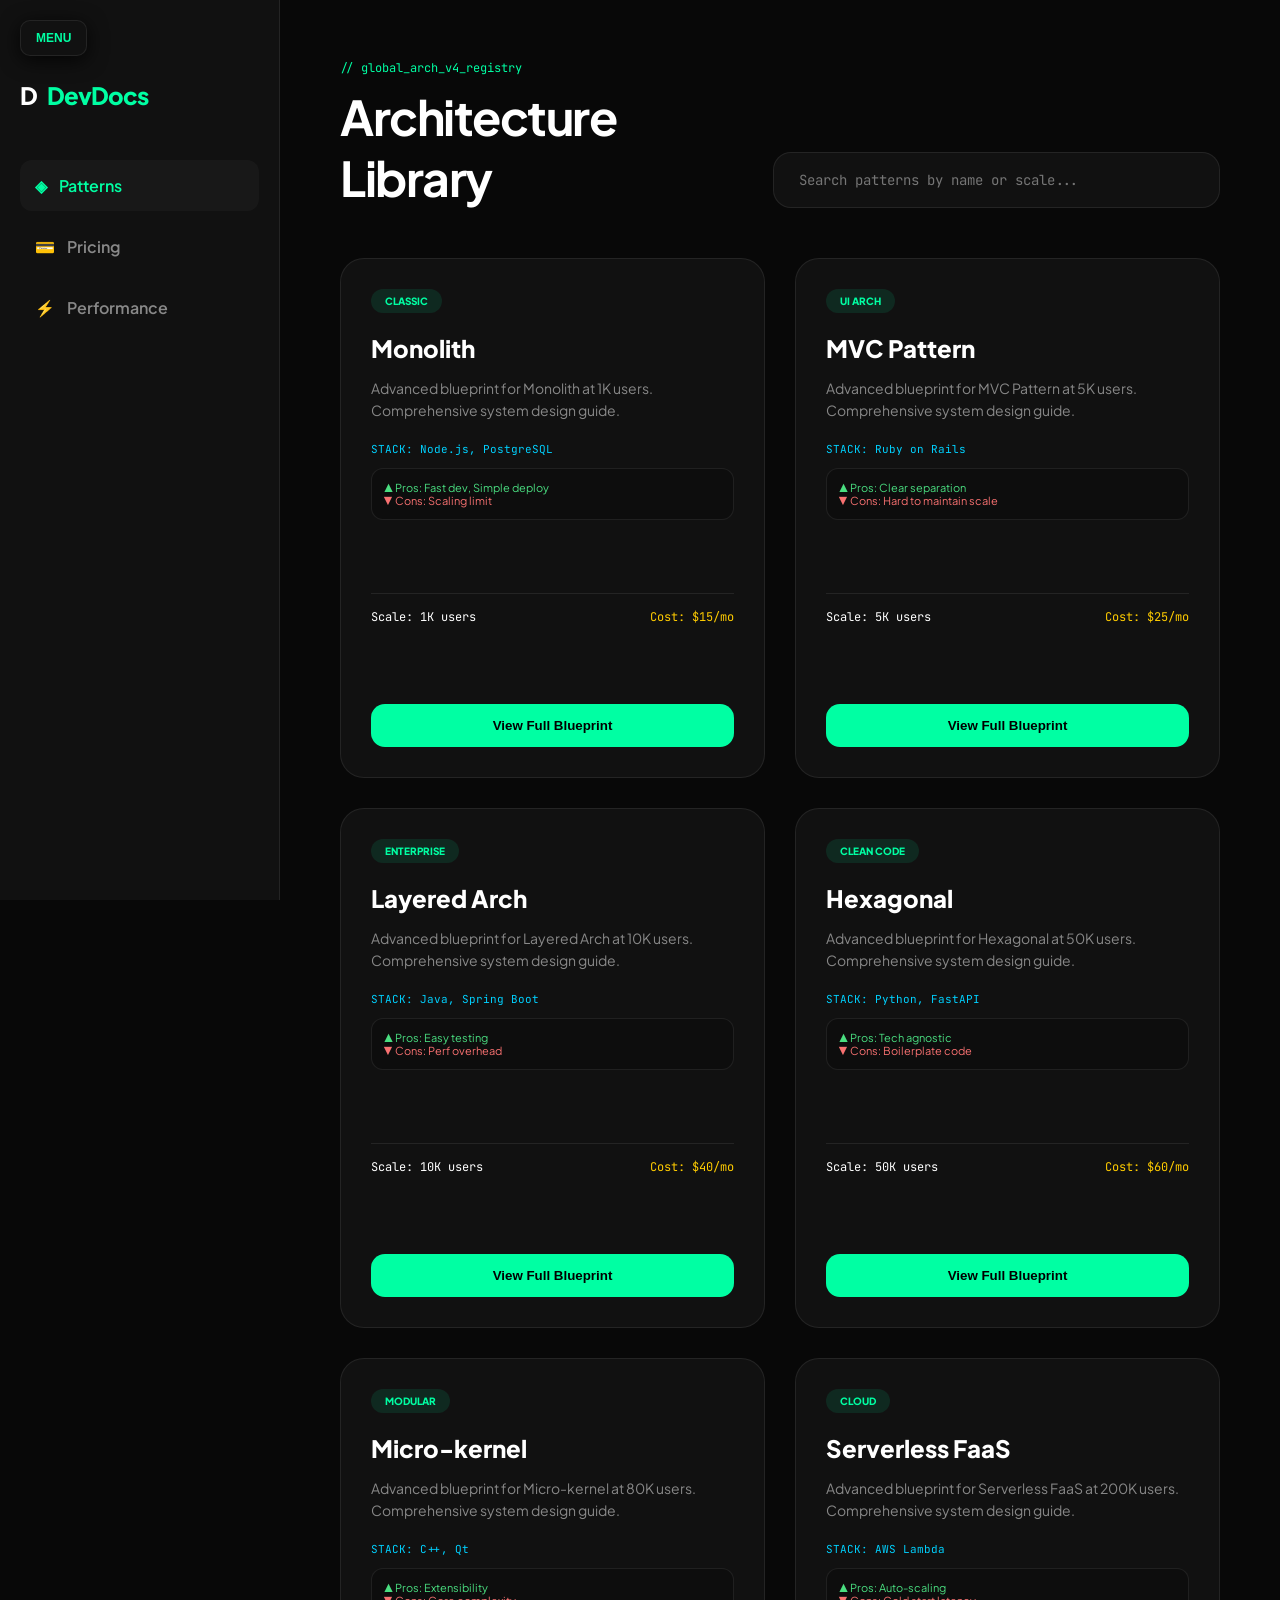
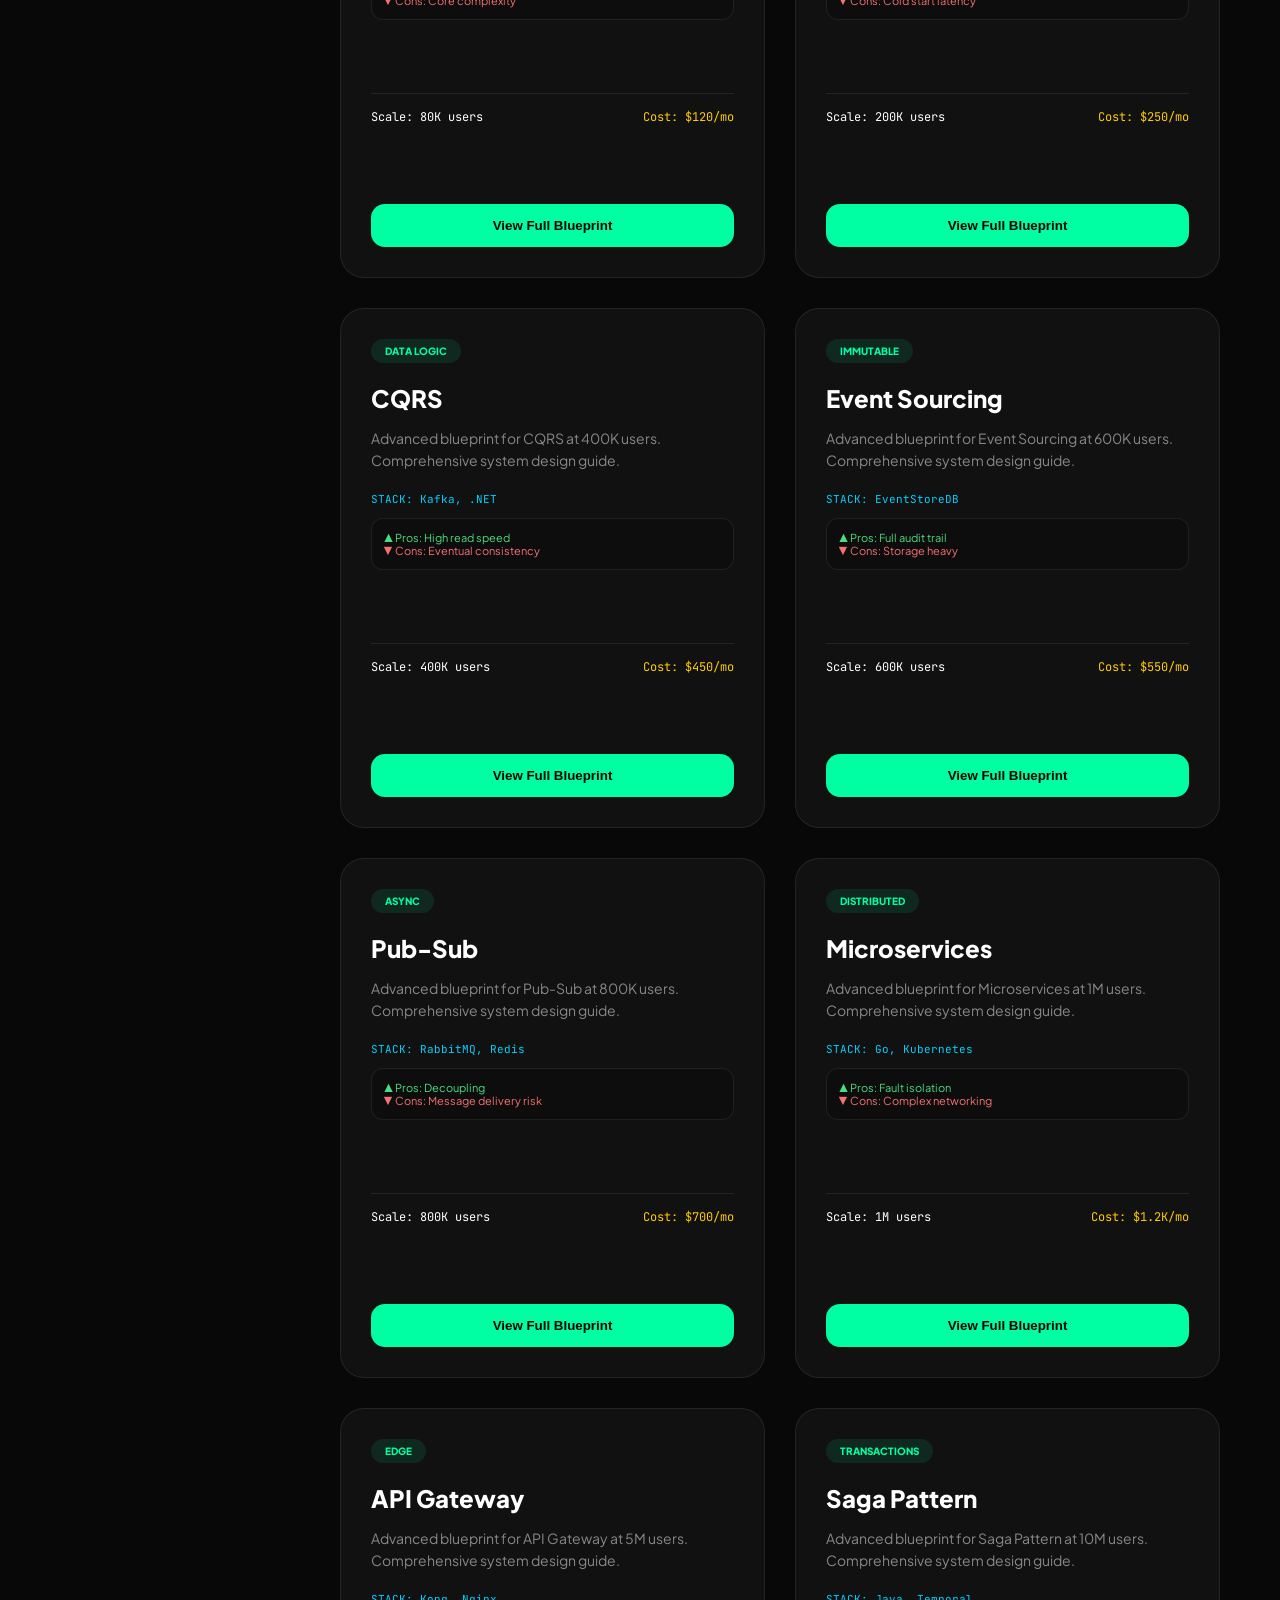
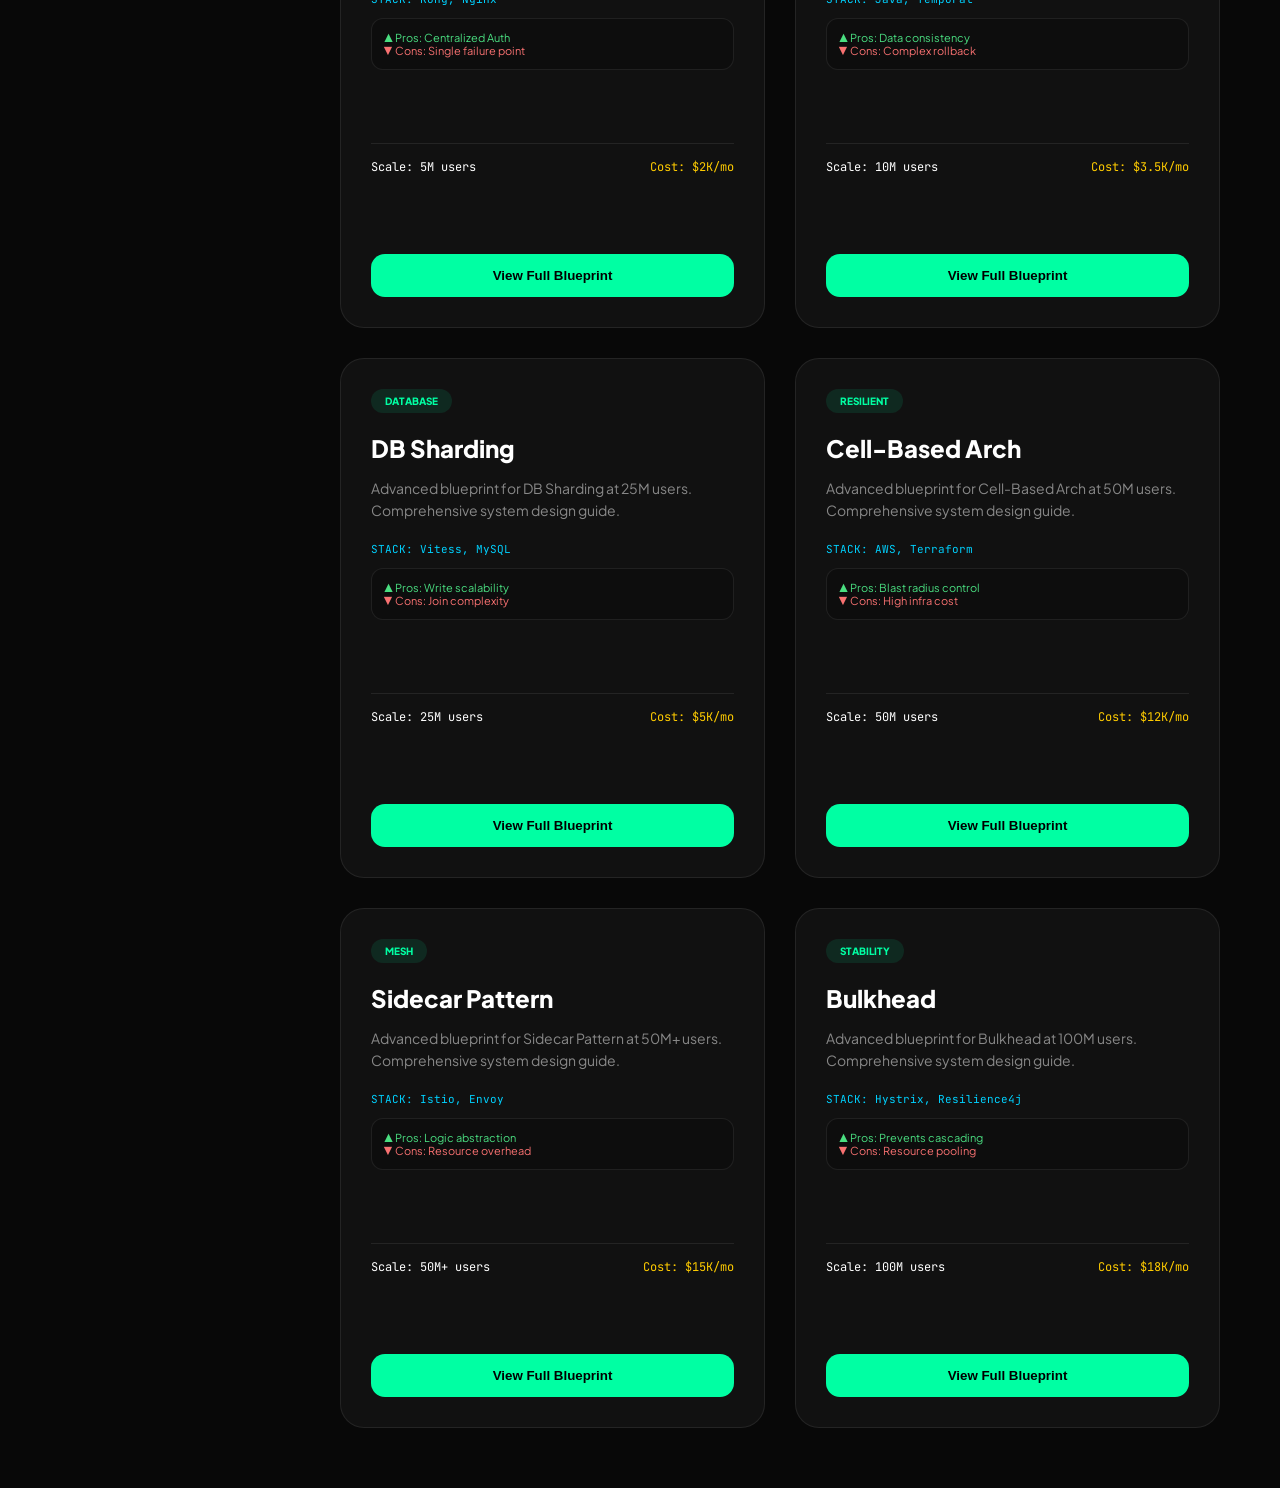
==== index.html @ 65200ce0 "project update" ====
<!DOCTYPE html>
<html lang="en">
<head>
    <meta charset="UTF-8">
    <meta name="viewport" content="width=device-width, initial-scale=1.0">
    <title>DevDocs | Architect Portal</title>
    <link href="https://fonts.googleapis.com/css2?family=Plus+Jakarta+Sans:wght@400;600;800&family=JetBrains+Mono&display=swap" rel="stylesheet">
    <link rel="stylesheet" href="style.css">
</head>
<body>

    <button id="menuBtn" onclick="toggleSidebar()">MENU</button>

    <aside class="sidebar" id="sidebar">
        <div class="logo">D <span>DevDocs</span></div>
        <div class="nav-link active" onclick="nav('patterns', this)">◈ <span>Patterns</span></div>
        <div class="nav-link" onclick="nav('pricing', this)">💳 <span>Pricing</span></div>
        <div class="nav-link" onclick="nav('performance', this)">⚡ <span>Performance</span></div>
    </aside>

    <div class="content" id="content">
        <div id="patterns" data-section class="active">
            <div class="header-box">
                <div>
                    <div style="color: var(--accent); font-size: 12px; margin-bottom: 10px; font-family: 'JetBrains Mono';">// global_arch_v4_registry</div>
                    <h1 style="font-size: 48px; margin: 0; letter-spacing: -1.5px;">Architecture Library</h1>
                </div>
                <div class="search-container">
                    <input type="text" id="patternSearch" placeholder="Search patterns by name or scale...">
                </div>
            </div>
            <div class="grid" id="patternsGrid"></div>
        </div>

        <div id="performance" data-section>
            <div class="header-box">
                <div>
                    <div style="color: var(--accent-perf); font-size: 12px; margin-bottom: 10px; font-family: 'JetBrains Mono';">// real_time_benchmarks</div>
                    <h1 style="font-size: 48px; margin: 0; letter-spacing: -1.5px;">Performance Tuning</h1>
                </div>
            </div>
            <div class="grid" id="perfGrid"></div>
        </div>

        <div id="pricing" data-section style="text-align: center; padding-top: 100px;">
            <h1 style="font-size: 56px; letter-spacing: -2px;">Subscription Plans</h1>
            <p style="color: var(--text-dim); font-size: 20px;">Unlock full deep-dive system design blueprints.</p>
        </div>
    </div>

    <script src="script.js"></script>
</body>
</html>
---- style.css ----
:root {
    --bg: #080808;
    --surface: #111111;
    --accent: #00ffa3;
    --accent-blue: #00d1ff;
    --accent-perf: #ffcc00;
    --text-main: #ffffff;
    --text-dim: #888888;
    --border: rgba(255, 255, 255, 0.08);
    --glass: rgba(255, 255, 255, 0.03);
}

* { 
    box-sizing: border-box; 
    transition: all 0.3s cubic-bezier(0.4, 0, 0.2, 1); 
}

body {
    margin: 0;
    background-color: var(--bg);
    color: var(--text-main);
    font-family: 'Plus Jakarta Sans', sans-serif;
    display: flex;
    min-height: 100vh;
    overflow-x: hidden;
}

/* SIDEBAR TOGGLE */
#menuBtn {
    position: fixed;
    top: 20px;
    left: 20px;
    z-index: 1001;
    background: var(--surface);
    border: 1px solid var(--border);
    color: var(--accent);
    padding: 10px 15px;
    border-radius: 10px;
    cursor: pointer;
    font-weight: 800;
    font-size: 12px;
    box-shadow: 0 4px 20px rgba(0,0,0,0.8);
}

/* SIDEBAR */
.sidebar {
    width: 280px;
    background: var(--surface);
    border-right: 1px solid var(--border);
    padding: 80px 20px 40px 20px;
    display: flex;
    flex-direction: column;
    position: fixed;
    height: 100vh;
    z-index: 100;
    transition: transform 0.5s cubic-bezier(0.4, 0, 0.2, 1);
}

.sidebar.collapsed { transform: translateX(-100%); }

.logo {
    font-size: 24px;
    font-weight: 800;
    letter-spacing: -1px;
    margin-bottom: 50px;
    display: flex;
    align-items: center;
    gap: 10px;
}
.logo span { color: var(--accent); }

.nav-link {
    padding: 15px;
    border-radius: 12px;
    cursor: pointer;
    color: var(--text-dim);
    font-weight: 600;
    margin-bottom: 10px;
    display: flex;
    align-items: center;
    gap: 12px;
}
.nav-link:hover, .nav-link.active { background: var(--glass); color: var(--accent); }
.nav-link.active[onclick*="performance"] { color: var(--accent-perf); }

/* MAIN CONTENT */
.content {
    margin-left: 280px;
    flex: 1;
    padding: 60px;
    transition: margin-left 0.5s cubic-bezier(0.4, 0, 0.2, 1);
}
.content.full-width { margin-left: 0; padding-left: 80px; }

.header-box {
    display: flex;
    justify-content: space-between;
    align-items: flex-end;
    margin-bottom: 50px;
}

.search-container { position: relative; width: 450px; }

#patternSearch {
    width: 100%;
    background: var(--surface);
    border: 1px solid var(--border);
    padding: 188px 25px; /* Adjusting for padding-top/bottom balance */
    padding: 18px 25px;
    border-radius: 18px;
    color: white;
    font-family: 'JetBrains Mono', monospace;
    outline: none;
    font-size: 14px;
}

/* CARDS GRID */
.grid {
    display: grid;
    grid-template-columns: repeat(auto-fill, minmax(350px, 1fr));
    gap: 30px;
}

.card {
    background: var(--surface);
    border: 1px solid var(--border);
    border-radius: 24px;
    padding: 30px;
    display: flex;
    flex-direction: column;
    justify-content: space-between;
    min-height: 520px;
}

.card:hover { 
    transform: translateY(-10px); 
    border-color: var(--accent); 
    box-shadow: 0 20px 50px rgba(0,0,0,0.5); 
}

.card-tag {
    font-size: 10px;
    text-transform: uppercase;
    padding: 6px 14px;
    border-radius: 100px;
    margin-bottom: 20px;
    width: fit-content;
    background: rgba(0, 255, 163, 0.1);
    color: var(--accent);
    font-weight: 800;
}

.card-title { font-size: 24px; font-weight: 800; margin: 0 0 12px 0; }
.card-desc { color: var(--text-dim); font-size: 14px; line-height: 1.6; margin-bottom: 20px; flex-grow: 1; }

.tech-stack { font-size: 11px; color: var(--accent-blue); font-family: 'JetBrains Mono'; margin-bottom: 12px; }

.trade-offs {
    background: rgba(0,0,0,0.2);
    padding: 12px;
    border-radius: 12px;
    font-size: 11px;
    margin-bottom: 20px;
    border: 1px solid var(--border);
}

.card-stats {
    display: flex;
    justify-content: space-between;
    padding-top: 15px;
    border-top: 1px solid var(--border);
    font-size: 12px;
    font-family: 'JetBrains Mono', monospace;
}

.btn-sub {
    background: var(--accent);
    color: black;
    border: none;
    padding: 14px;
    border-radius: 14px;
    font-weight: 800;
    width: 100%;
    margin-top: 25px;
    cursor: pointer;
}

/* PERFORMANCE SECTION SPECIFIC */
#performance .card-tag { background: rgba(255, 204, 0, 0.1); color: var(--accent-perf); }
#performance .btn-sub { background: var(--accent-perf); }
#performance .card:hover { border-color: var(--accent-perf); }

.perf-graph {
    background: var(--glass);
    height: 100px;
    border-radius: 12px;
    margin-bottom: 15px;
    border: 1px dashed var(--border);
    display: flex;
    align-items: center;
    justify-content: center;
    font-size: 11px;
    color: var(--text-dim);
    font-family: 'JetBrains Mono';
}

[data-section] { display: none; }
[data-section].active { display: block; animation: fadeIn 0.5s ease; }

@keyframes fadeIn { 
    from { opacity: 0; transform: translateY(10px); } 
    to { opacity: 1; transform: translateY(0); } 
}

@media (max-width: 1100px) {
    .sidebar { transform: translateX(-100%); }
    .content { margin-left: 0; padding: 40px 20px; }
}
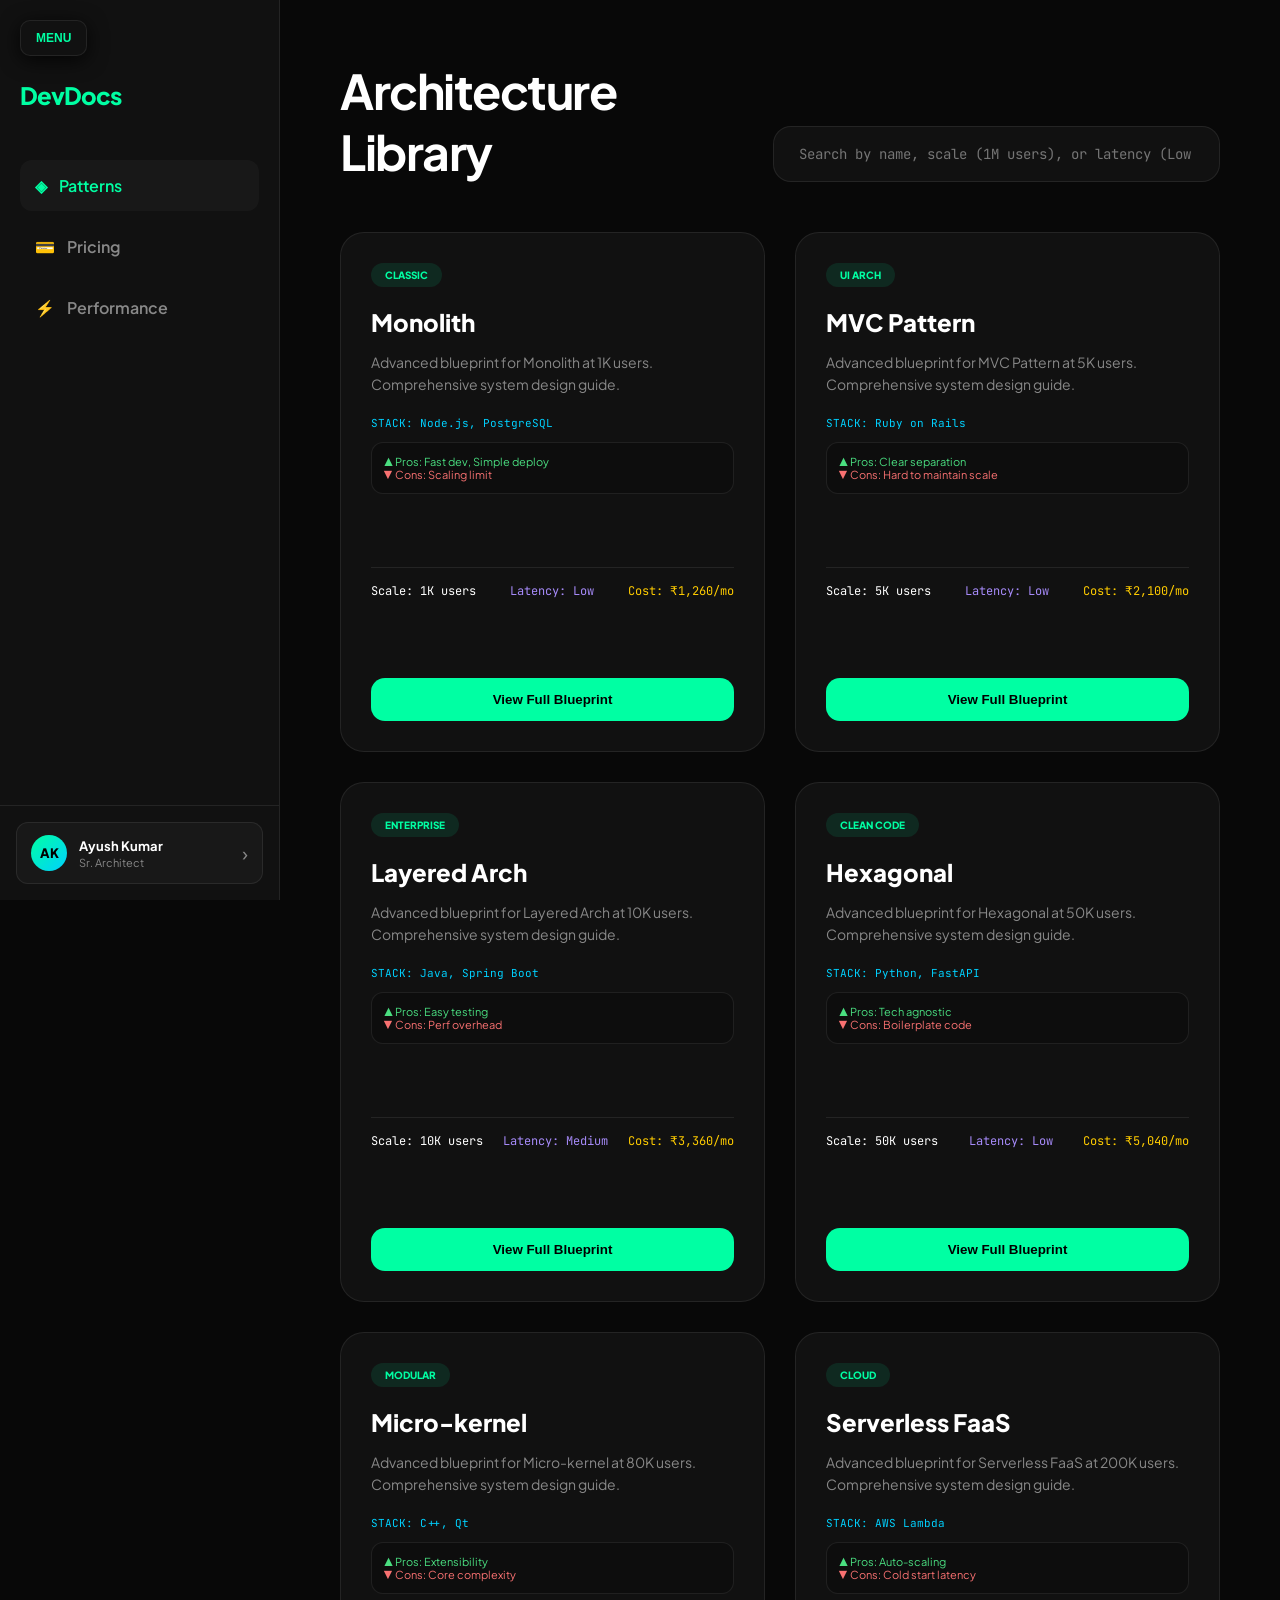
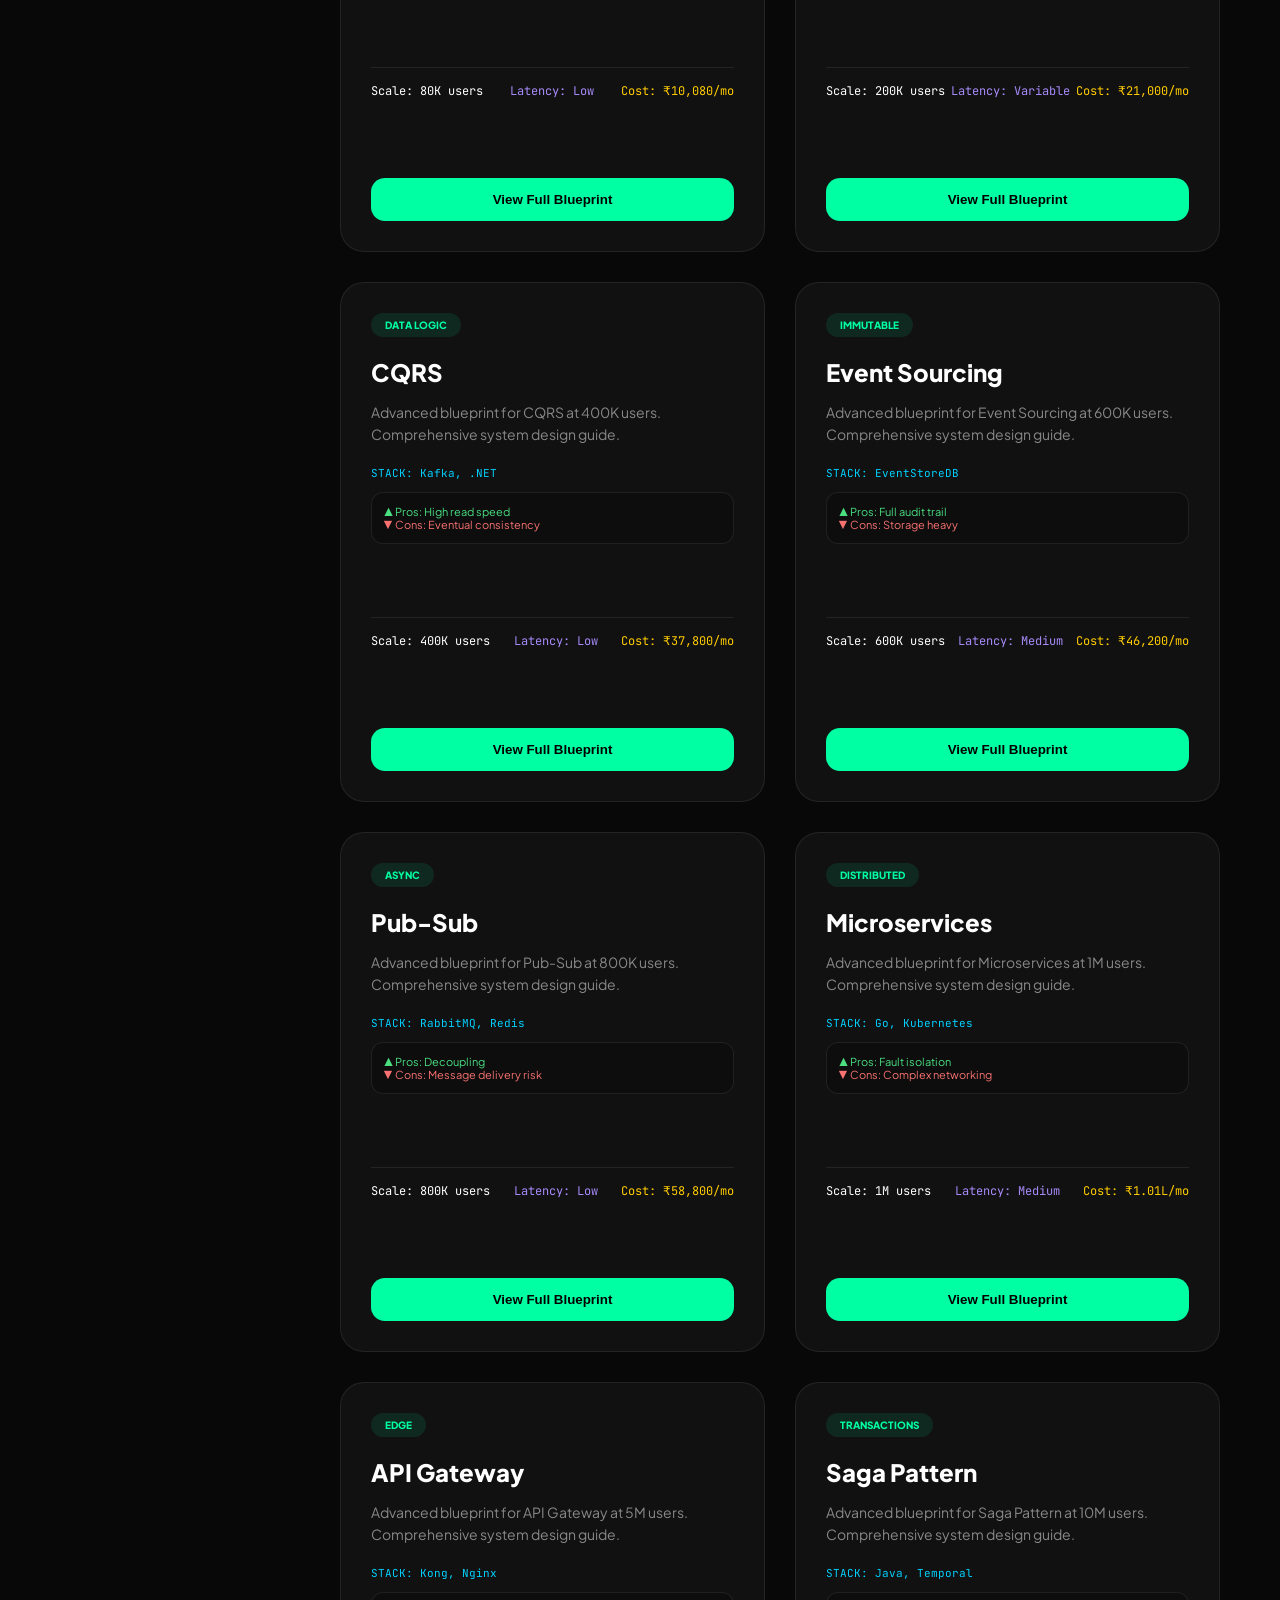
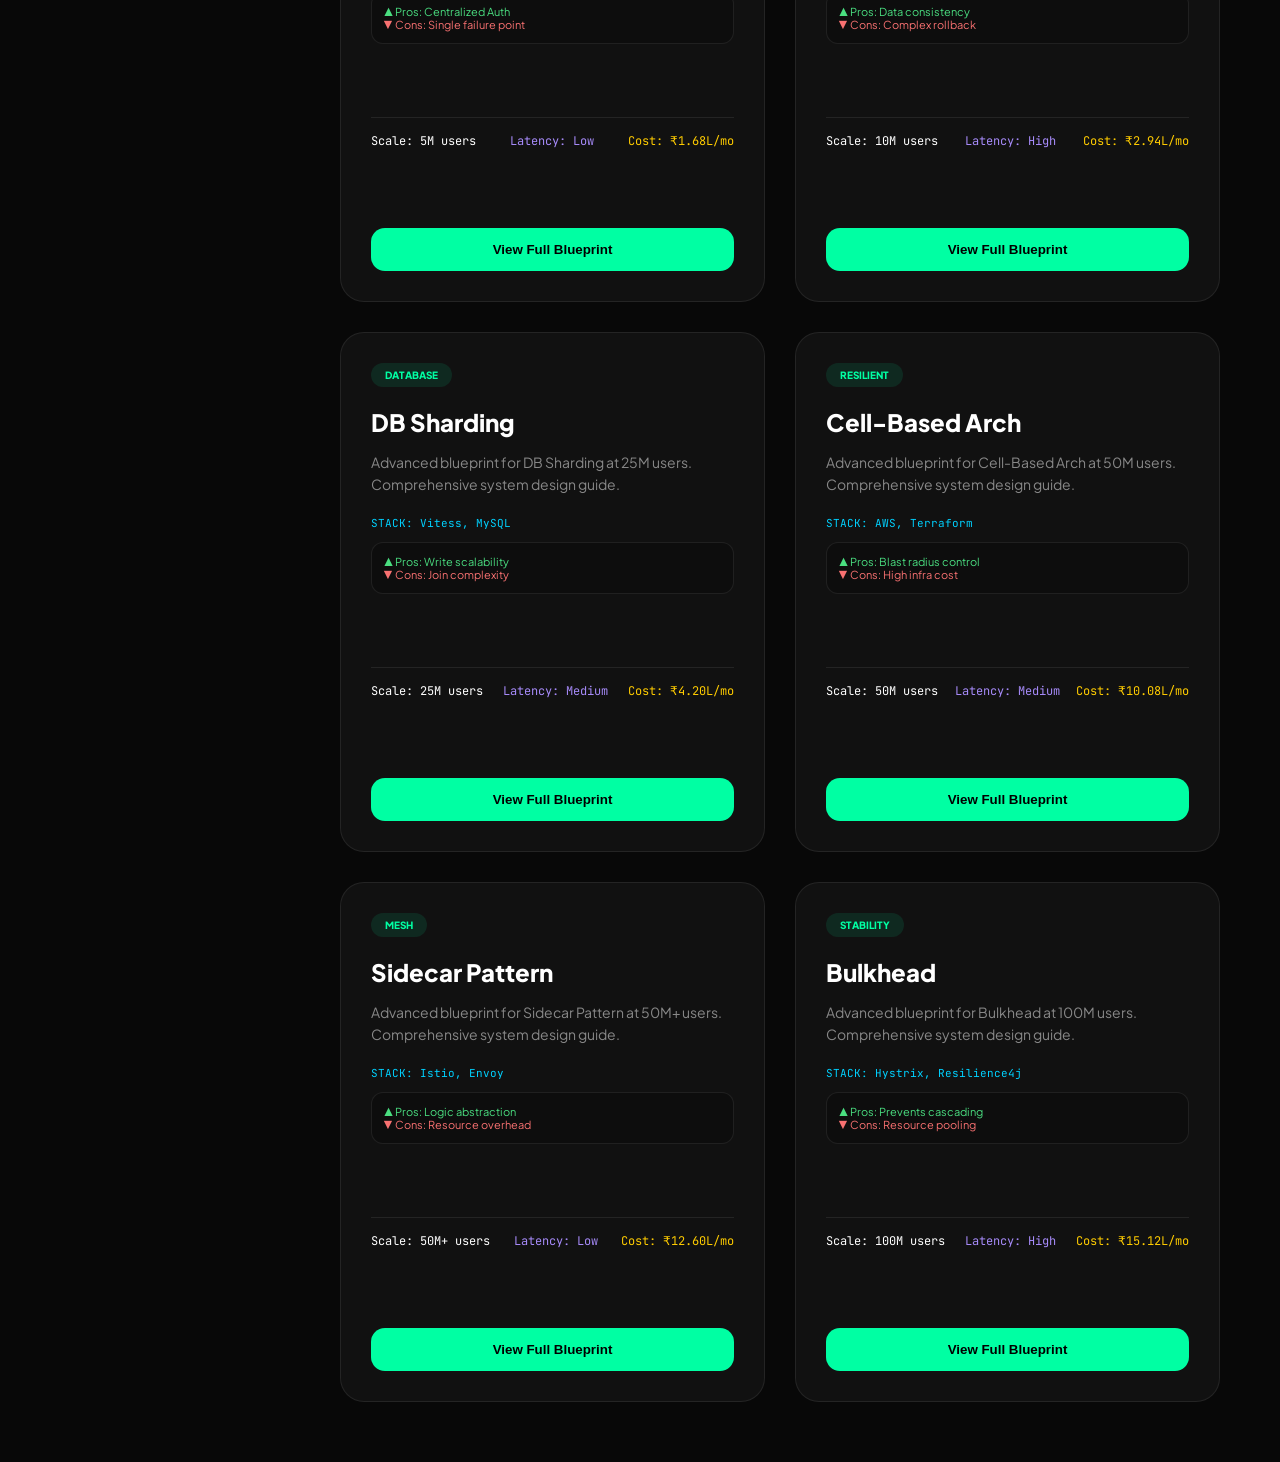
==== commit 8938dd50: "Updated index.html, style.css, and script.js" ====
--- a/index.html
+++ b/index.html
@@ -1,32 +1,50 @@
 <!DOCTYPE html>
-<html lang="en">
+<html lang="en" data-theme="dark">
+
 <head>
     <meta charset="UTF-8">
     <meta name="viewport" content="width=device-width, initial-scale=1.0">
     <title>DevDocs | Architect Portal</title>
-    <link href="https://fonts.googleapis.com/css2?family=Plus+Jakarta+Sans:wght@400;600;800&family=JetBrains+Mono&display=swap" rel="stylesheet">
+    <link
+        href="https://fonts.googleapis.com/css2?family=Plus+Jakarta+Sans:wght@400;600;800&family=JetBrains+Mono&display=swap"
+        rel="stylesheet">
     <link rel="stylesheet" href="style.css">
 </head>
+
 <body>
 
     <button id="menuBtn" onclick="toggleSidebar()">MENU</button>
 
+    <!-- ── SIDEBAR ─────────────────────────────── -->
     <aside class="sidebar" id="sidebar">
-        <div class="logo">D <span>DevDocs</span></div>
+        <div class="logo"><span>DevDocs</span></div>
         <div class="nav-link active" onclick="nav('patterns', this)">◈ <span>Patterns</span></div>
         <div class="nav-link" onclick="nav('pricing', this)">💳 <span>Pricing</span></div>
         <div class="nav-link" onclick="nav('performance', this)">⚡ <span>Performance</span></div>
+
+        <!-- Profile button pinned to bottom of sidebar -->
+        <div class="sidebar-bottom">
+            <button class="profile-btn" onclick="openProfile()">
+                <div class="profile-btn-avatar">AK</div>
+                <div class="profile-btn-info">
+                    <span class="profile-btn-name">Ayush Kumar</span>
+                    <span class="profile-btn-role">Sr. Architect</span>
+                </div>
+                <span class="profile-btn-arrow">›</span>
+            </button>
+        </div>
     </aside>
 
+    <!-- ── MAIN CONTENT ───────────────────────── -->
     <div class="content" id="content">
         <div id="patterns" data-section class="active">
             <div class="header-box">
                 <div>
-                    <div style="color: var(--accent); font-size: 12px; margin-bottom: 10px; font-family: 'JetBrains Mono';">// global_arch_v4_registry</div>
                     <h1 style="font-size: 48px; margin: 0; letter-spacing: -1.5px;">Architecture Library</h1>
                 </div>
                 <div class="search-container">
-                    <input type="text" id="patternSearch" placeholder="Search patterns by name or scale...">
+                    <input type="text" id="patternSearch"
+                        placeholder="Search by name, scale (1M users), or latency (Low / High)...">
                 </div>
             </div>
             <div class="grid" id="patternsGrid"></div>
@@ -35,19 +53,98 @@
         <div id="performance" data-section>
             <div class="header-box">
                 <div>
-                    <div style="color: var(--accent-perf); font-size: 12px; margin-bottom: 10px; font-family: 'JetBrains Mono';">// real_time_benchmarks</div>
+                    <div
+                        style="color: var(--accent-perf); font-size: 12px; margin-bottom: 10px; font-family: 'JetBrains Mono';">
+                        // real_time_benchmarks</div>
                     <h1 style="font-size: 48px; margin: 0; letter-spacing: -1.5px;">Performance Tuning</h1>
                 </div>
             </div>
             <div class="grid" id="perfGrid"></div>
         </div>
 
-        <div id="pricing" data-section style="text-align: center; padding-top: 100px;">
-            <h1 style="font-size: 56px; letter-spacing: -2px;">Subscription Plans</h1>
-            <p style="color: var(--text-dim); font-size: 20px;">Unlock full deep-dive system design blueprints.</p>
+        <div id="pricing" data-section>
+            <div class="header-box">
+                <div>
+                    <div style="color: #c084fc; font-size: 12px; margin-bottom: 10px; font-family: 'JetBrains Mono';">//
+                        subscription_plans.config</div>
+                    <h1 style="font-size: 48px; margin: 0; letter-spacing: -1.5px;">Subscription Plans</h1>
+                    <p style="color: var(--text-dim); font-size: 16px; margin-top: 10px;">Unlock full deep-dive system
+                        design blueprints. Cancel anytime.</p>
+                </div>
+            </div>
+            <div class="grid pricing-grid" id="pricingGrid"></div>
         </div>
+    </div>
+
+    <!-- ── PROFILE PANEL OVERLAY ──────────────── -->
+    <div class="profile-overlay" id="profileOverlay" onclick="closeProfile()"></div>
+
+    <!-- ── PROFILE PANEL ──────────────────────── -->
+    <div class="profile-panel" id="profilePanel">
+
+        <!-- Header -->
+        <div class="pp-header">
+            <div class="pp-avatar">AK</div>
+            <div class="pp-name-group">
+                <h2 class="pp-name">Ayush Kumar</h2>
+                <span class="pp-badge">Pro Member</span>
+            </div>
+            <button class="pp-close" onclick="closeProfile()">✕</button>
+        </div>
+
+        <!-- Info rows -->
+        <div class="pp-section">
+            <div class="pp-section-label">Account Info</div>
+            <div class="pp-row"><span class="pp-row-key">📧 Email</span><span class="pp-row-val">ayush@devdocs.io</span>
+            </div>
+            <div class="pp-row"><span class="pp-row-key">🌍 Location</span><span class="pp-row-val">India</span></div>
+            <div class="pp-row"><span class="pp-row-key">🎓 Role</span><span class="pp-row-val">Senior Architect</span>
+            </div>
+            <div class="pp-row"><span class="pp-row-key">📅 Member Since</span><span class="pp-row-val">Jan 2024</span>
+            </div>
+        </div>
+
+        <!-- Stats -->
+        <div class="pp-section">
+            <div class="pp-section-label">Activity</div>
+            <div class="pp-stats">
+                <div class="pp-stat">
+                    <div class="pp-stat-num">42</div>
+                    <div class="pp-stat-lbl">Blueprints Read</div>
+                </div>
+                <div class="pp-stat">
+                    <div class="pp-stat-num">8</div>
+                    <div class="pp-stat-lbl">Saved Patterns</div>
+                </div>
+                <div class="pp-stat">
+                    <div class="pp-stat-num">3</div>
+                    <div class="pp-stat-lbl">Reviews Given</div>
+                </div>
+            </div>
+        </div>
+
+        <!-- Theme toggle -->
+        <div class="pp-section">
+            <div class="pp-section-label">Appearance</div>
+            <div class="pp-theme-row">
+                <span class="pp-row-key">🎨 Theme</span>
+                <div class="theme-toggle" id="themeToggle" onclick="toggleTheme()">
+                    <span class="theme-opt" id="themeOptDark">🌙 Dark</span>
+                    <span class="theme-opt" id="themeOptLight">☀️ Light</span>
+                    <div class="theme-slider" id="themeSlider"></div>
+                </div>
+            </div>
+        </div>
+
+        <!-- Actions -->
+        <div class="pp-actions">
+            <button class="pp-action-btn pp-action-edit">✏️ Edit Profile</button>
+            <button class="pp-action-btn pp-action-logout">🚪 Log Out</button>
+        </div>
+
     </div>
 
     <script src="script.js"></script>
 </body>
+
 </html>
--- a/style.css
+++ b/style.css
@@ -8,11 +8,27 @@
     --text-dim: #888888;
     --border: rgba(255, 255, 255, 0.08);
     --glass: rgba(255, 255, 255, 0.03);
-}
-
-* { 
-    box-sizing: border-box; 
-    transition: all 0.3s cubic-bezier(0.4, 0, 0.2, 1); 
+    --card-bg: #161616;
+    --sidebar-bg: #0e0e0e;
+    --panel-bg: #111111;
+}
+
+/* ── LIGHT MODE OVERRIDES ── */
+[data-theme="light"] {
+    --bg: #f4f4f6;
+    --surface: #ffffff;
+    --text-main: #0d0d0d;
+    --text-dim: #666677;
+    --border: rgba(0, 0, 0, 0.1);
+    --glass: rgba(0, 0, 0, 0.03);
+    --card-bg: #ffffff;
+    --sidebar-bg: #ffffff;
+    --panel-bg: #ffffff;
+}
+
+* {
+    box-sizing: border-box;
+    transition: all 0.3s cubic-bezier(0.4, 0, 0.2, 1);
 }
 
 body {
@@ -39,7 +55,7 @@
     cursor: pointer;
     font-weight: 800;
     font-size: 12px;
-    box-shadow: 0 4px 20px rgba(0,0,0,0.8);
+    box-shadow: 0 4px 20px rgba(0, 0, 0, 0.8);
 }
 
 /* SIDEBAR */
@@ -56,7 +72,9 @@
     transition: transform 0.5s cubic-bezier(0.4, 0, 0.2, 1);
 }
 
-.sidebar.collapsed { transform: translateX(-100%); }
+.sidebar.collapsed {
+    transform: translateX(-100%);
+}
 
 .logo {
     font-size: 24px;
@@ -67,7 +85,10 @@
     align-items: center;
     gap: 10px;
 }
-.logo span { color: var(--accent); }
+
+.logo span {
+    color: var(--accent);
+}
 
 .nav-link {
     padding: 15px;
@@ -80,8 +101,16 @@
     align-items: center;
     gap: 12px;
 }
-.nav-link:hover, .nav-link.active { background: var(--glass); color: var(--accent); }
-.nav-link.active[onclick*="performance"] { color: var(--accent-perf); }
+
+.nav-link:hover,
+.nav-link.active {
+    background: var(--glass);
+    color: var(--accent);
+}
+
+.nav-link.active[onclick*="performance"] {
+    color: var(--accent-perf);
+}
 
 /* MAIN CONTENT */
 .content {
@@ -90,7 +119,11 @@
     padding: 60px;
     transition: margin-left 0.5s cubic-bezier(0.4, 0, 0.2, 1);
 }
-.content.full-width { margin-left: 0; padding-left: 80px; }
+
+.content.full-width {
+    margin-left: 0;
+    padding-left: 80px;
+}
 
 .header-box {
     display: flex;
@@ -99,13 +132,17 @@
     margin-bottom: 50px;
 }
 
-.search-container { position: relative; width: 450px; }
+.search-container {
+    position: relative;
+    width: 450px;
+}
 
 #patternSearch {
     width: 100%;
     background: var(--surface);
     border: 1px solid var(--border);
-    padding: 188px 25px; /* Adjusting for padding-top/bottom balance */
+    padding: 188px 25px;
+    /* Adjusting for padding-top/bottom balance */
     padding: 18px 25px;
     border-radius: 18px;
     color: white;
@@ -132,10 +169,10 @@
     min-height: 520px;
 }
 
-.card:hover { 
-    transform: translateY(-10px); 
-    border-color: var(--accent); 
-    box-shadow: 0 20px 50px rgba(0,0,0,0.5); 
+.card:hover {
+    transform: translateY(-10px);
+    border-color: var(--accent);
+    box-shadow: 0 20px 50px rgba(0, 0, 0, 0.5);
 }
 
 .card-tag {
@@ -150,13 +187,29 @@
     font-weight: 800;
 }
 
-.card-title { font-size: 24px; font-weight: 800; margin: 0 0 12px 0; }
-.card-desc { color: var(--text-dim); font-size: 14px; line-height: 1.6; margin-bottom: 20px; flex-grow: 1; }
-
-.tech-stack { font-size: 11px; color: var(--accent-blue); font-family: 'JetBrains Mono'; margin-bottom: 12px; }
+.card-title {
+    font-size: 24px;
+    font-weight: 800;
+    margin: 0 0 12px 0;
+}
+
+.card-desc {
+    color: var(--text-dim);
+    font-size: 14px;
+    line-height: 1.6;
+    margin-bottom: 20px;
+    flex-grow: 1;
+}
+
+.tech-stack {
+    font-size: 11px;
+    color: var(--accent-blue);
+    font-family: 'JetBrains Mono';
+    margin-bottom: 12px;
+}
 
 .trade-offs {
-    background: rgba(0,0,0,0.2);
+    background: rgba(0, 0, 0, 0.2);
     padding: 12px;
     border-radius: 12px;
     font-size: 11px;
@@ -186,9 +239,18 @@
 }
 
 /* PERFORMANCE SECTION SPECIFIC */
-#performance .card-tag { background: rgba(255, 204, 0, 0.1); color: var(--accent-perf); }
-#performance .btn-sub { background: var(--accent-perf); }
-#performance .card:hover { border-color: var(--accent-perf); }
+#performance .card-tag {
+    background: rgba(255, 204, 0, 0.1);
+    color: var(--accent-perf);
+}
+
+#performance .btn-sub {
+    background: var(--accent-perf);
+}
+
+#performance .card:hover {
+    border-color: var(--accent-perf);
+}
 
 .perf-graph {
     background: var(--glass);
@@ -204,15 +266,514 @@
     font-family: 'JetBrains Mono';
 }
 
-[data-section] { display: none; }
-[data-section].active { display: block; animation: fadeIn 0.5s ease; }
-
-@keyframes fadeIn { 
-    from { opacity: 0; transform: translateY(10px); } 
-    to { opacity: 1; transform: translateY(0); } 
+[data-section] {
+    display: none;
+}
+
+[data-section].active {
+    display: block;
+    animation: fadeIn 0.5s ease;
+}
+
+@keyframes fadeIn {
+    from {
+        opacity: 0;
+        transform: translateY(10px);
+    }
+
+    to {
+        opacity: 1;
+        transform: translateY(0);
+    }
 }
 
 @media (max-width: 1100px) {
-    .sidebar { transform: translateX(-100%); }
-    .content { margin-left: 0; padding: 40px 20px; }
+    .sidebar {
+        transform: translateX(-100%);
+    }
+
+    .content {
+        margin-left: 0;
+        padding: 40px 20px;
+    }
+}
+
+/* ── PRICING SECTION ───────────────────────────────────── */
+.pricing-grid {
+    grid-template-columns: repeat(3, 1fr) !important;
+    align-items: start;
+    gap: 24px;
+}
+
+@media (max-width: 900px) {
+    .pricing-grid {
+        grid-template-columns: 1fr !important;
+    }
+}
+
+/* Base pricing card — inherits .card, then we augment */
+.pricing-card {
+    display: flex;
+    flex-direction: column;
+    position: relative;
+    border-color: var(--plan-color, var(--border)) !important;
+    overflow: visible;
+}
+
+/* Glowing featured (Most Popular) card */
+.pricing-card--featured {
+    background: linear-gradient(145deg, rgba(0, 212, 255, 0.06) 0%, rgba(0, 0, 0, 0) 60%);
+    box-shadow: 0 0 40px rgba(0, 212, 255, 0.12), 0 0 0 1px rgba(0, 212, 255, 0.25);
+    transform: scale(1.03);
+}
+
+.pricing-card--featured:hover {
+    transform: scale(1.05) translateY(-4px);
+    box-shadow: 0 0 60px rgba(0, 212, 255, 0.2), 0 0 0 1px rgba(0, 212, 255, 0.4);
+}
+
+/* "Most Popular" badge */
+.pricing-badge {
+    position: absolute;
+    top: -14px;
+    left: 50%;
+    transform: translateX(-50%);
+    background: var(--plan-color, #00d4ff);
+    color: #000;
+    font-size: 10px;
+    font-weight: 800;
+    letter-spacing: 0.1em;
+    padding: 4px 14px;
+    border-radius: 20px;
+    white-space: nowrap;
+    font-family: 'JetBrains Mono', monospace;
+}
+
+/* Tier label */
+.pricing-tier {
+    font-size: 11px;
+    font-weight: 700;
+    letter-spacing: 0.15em;
+    text-transform: uppercase;
+    color: var(--plan-color, var(--accent));
+    margin-bottom: 16px;
+    font-family: 'JetBrains Mono', monospace;
+}
+
+/* Price display */
+.pricing-price {
+    display: flex;
+    align-items: baseline;
+    gap: 4px;
+    margin-bottom: 14px;
+}
+
+.pricing-amount {
+    font-size: 52px;
+    font-weight: 800;
+    letter-spacing: -2px;
+    color: var(--plan-color, var(--text-main));
+    line-height: 1;
+}
+
+.pricing-period {
+    font-size: 14px;
+    color: var(--text-dim);
+}
+
+/* Feature list */
+.pricing-features {
+    list-style: none;
+    padding: 0;
+    margin: 0 0 28px;
+    flex: 1;
+    display: flex;
+    flex-direction: column;
+    gap: 10px;
+}
+
+.pricing-feature-item {
+    font-size: 13px;
+    color: #c8c8d0;
+    padding-left: 4px;
+    line-height: 1.5;
+}
+
+.pricing-feature-item::first-letter {
+    color: var(--plan-color, var(--accent));
+    font-weight: 700;
+}
+
+/* CTA button */
+.pricing-cta {
+    width: 100%;
+    margin-top: auto;
+    background: transparent !important;
+    border: 1px solid var(--plan-color, var(--accent)) !important;
+    color: var(--plan-color, var(--accent)) !important;
+    font-size: 13px;
+    font-weight: 700;
+    letter-spacing: 0.05em;
+    padding: 14px 0 !important;
+    border-radius: 10px !important;
+    cursor: pointer;
+}
+
+.pricing-cta:hover {
+    background: var(--plan-color, var(--accent)) !important;
+    color: #000 !important;
+    box-shadow: 0 0 20px color-mix(in srgb, var(--plan-color, var(--accent)) 40%, transparent);
+}
+
+/* ══════════════════════════════════════════
+   SIDEBAR — bottom profile button
+══════════════════════════════════════════ */
+.sidebar-bottom {
+    position: absolute;
+    bottom: 0;
+    left: 0;
+    right: 0;
+    padding: 16px;
+    border-top: 1px solid var(--border);
+}
+
+.profile-btn {
+    width: 100%;
+    display: flex;
+    align-items: center;
+    gap: 12px;
+    background: var(--glass);
+    border: 1px solid var(--border);
+    border-radius: 12px;
+    padding: 12px 14px;
+    cursor: pointer;
+    color: var(--text-main);
+    font-family: 'Plus Jakarta Sans', sans-serif;
+    text-align: left;
+}
+
+.profile-btn:hover {
+    border-color: var(--accent);
+    background: rgba(0, 255, 163, 0.06);
+}
+
+.profile-btn-avatar {
+    width: 36px;
+    height: 36px;
+    border-radius: 50%;
+    background: linear-gradient(135deg, var(--accent), var(--accent-blue));
+    display: grid;
+    place-items: center;
+    font-size: 13px;
+    font-weight: 800;
+    color: #000;
+    flex-shrink: 0;
+}
+
+.profile-btn-info {
+    display: flex;
+    flex-direction: column;
+    gap: 2px;
+    flex: 1;
+}
+
+.profile-btn-name {
+    font-size: 13px;
+    font-weight: 700;
+}
+
+.profile-btn-role {
+    font-size: 11px;
+    color: var(--text-dim);
+}
+
+.profile-btn-arrow {
+    font-size: 20px;
+    color: var(--text-dim);
+    line-height: 1;
+}
+
+/* ══════════════════════════════════════════
+   PROFILE OVERLAY + PANEL
+══════════════════════════════════════════ */
+.profile-overlay {
+    display: none;
+    position: fixed;
+    inset: 0;
+    background: rgba(0, 0, 0, 0.55);
+    backdrop-filter: blur(4px);
+    z-index: 2000;
+}
+
+.profile-overlay.open {
+    display: block;
+}
+
+.profile-panel {
+    position: fixed;
+    top: 0;
+    right: -420px;
+    width: 400px;
+    max-width: 95vw;
+    height: 100vh;
+    background: var(--panel-bg);
+    border-left: 1px solid var(--border);
+    z-index: 2001;
+    overflow-y: auto;
+    padding: 28px 24px 40px;
+    display: flex;
+    flex-direction: column;
+    gap: 0;
+    transition: right 0.4s cubic-bezier(0.4, 0, 0.2, 1);
+}
+
+.profile-panel.open {
+    right: 0;
+}
+
+/* Panel header */
+.pp-header {
+    display: flex;
+    align-items: center;
+    gap: 16px;
+    margin-bottom: 28px;
+    padding-bottom: 20px;
+    border-bottom: 1px solid var(--border);
+}
+
+.pp-avatar {
+    width: 56px;
+    height: 56px;
+    border-radius: 50%;
+    background: linear-gradient(135deg, var(--accent), var(--accent-blue));
+    display: grid;
+    place-items: center;
+    font-size: 18px;
+    font-weight: 800;
+    color: #000;
+    flex-shrink: 0;
+}
+
+.pp-name-group {
+    flex: 1;
+}
+
+.pp-name {
+    margin: 0;
+    font-size: 18px;
+    font-weight: 800;
+    color: var(--text-main);
+}
+
+.pp-badge {
+    display: inline-block;
+    margin-top: 4px;
+    font-size: 10px;
+    font-weight: 700;
+    letter-spacing: 0.08em;
+    background: rgba(0, 255, 163, 0.12);
+    color: var(--accent);
+    padding: 2px 10px;
+    border-radius: 20px;
+}
+
+.pp-close {
+    background: none;
+    border: none;
+    color: var(--text-dim);
+    font-size: 18px;
+    cursor: pointer;
+    line-height: 1;
+    padding: 4px;
+    border-radius: 6px;
+}
+
+.pp-close:hover {
+    color: var(--text-main);
+    background: var(--glass);
+}
+
+/* Sections */
+.pp-section {
+    margin-bottom: 24px;
+    padding-bottom: 24px;
+    border-bottom: 1px solid var(--border);
+}
+
+.pp-section-label {
+    font-size: 10px;
+    font-weight: 700;
+    letter-spacing: 0.12em;
+    text-transform: uppercase;
+    color: var(--text-dim);
+    margin-bottom: 14px;
+    font-family: 'JetBrains Mono', monospace;
+}
+
+/* Info rows */
+.pp-row {
+    display: flex;
+    justify-content: space-between;
+    align-items: center;
+    padding: 8px 0;
+    font-size: 13px;
+    border-bottom: 1px solid var(--border);
+}
+
+.pp-row:last-child {
+    border-bottom: none;
+}
+
+.pp-row-key {
+    color: var(--text-dim);
+}
+
+.pp-row-val {
+    color: var(--text-main);
+    font-weight: 600;
+}
+
+/* Stats grid */
+.pp-stats {
+    display: grid;
+    grid-template-columns: repeat(3, 1fr);
+    gap: 12px;
+}
+
+.pp-stat {
+    background: var(--glass);
+    border: 1px solid var(--border);
+    border-radius: 12px;
+    padding: 14px 10px;
+    text-align: center;
+}
+
+.pp-stat-num {
+    font-size: 26px;
+    font-weight: 800;
+    color: var(--accent);
+    line-height: 1;
+    margin-bottom: 4px;
+}
+
+.pp-stat-lbl {
+    font-size: 10px;
+    color: var(--text-dim);
+    line-height: 1.3;
+}
+
+/* Theme toggle row */
+.pp-theme-row {
+    display: flex;
+    justify-content: space-between;
+    align-items: center;
+    font-size: 13px;
+}
+
+.theme-toggle {
+    position: relative;
+    display: flex;
+    align-items: center;
+    background: var(--glass);
+    border: 1px solid var(--border);
+    border-radius: 30px;
+    padding: 4px;
+    cursor: pointer;
+    gap: 0;
+    width: 160px;
+    user-select: none;
+}
+
+.theme-opt {
+    flex: 1;
+    text-align: center;
+    font-size: 12px;
+    font-weight: 600;
+    padding: 6px 8px;
+    border-radius: 24px;
+    position: relative;
+    z-index: 1;
+    color: var(--text-dim);
+}
+
+.theme-slider {
+    position: absolute;
+    top: 4px;
+    left: 4px;
+    width: calc(50% - 4px);
+    bottom: 4px;
+    background: var(--accent);
+    border-radius: 24px;
+    transition: transform 0.3s cubic-bezier(0.4, 0, 0.2, 1);
+    z-index: 0;
+}
+
+[data-theme="light"] .theme-slider {
+    transform: translateX(calc(100% + 0px));
+}
+
+[data-theme="light"] #themeOptLight {
+    color: #000;
+    font-weight: 800;
+}
+
+[data-theme="dark"] #themeOptDark {
+    color: #000;
+    font-weight: 800;
+}
+
+/* Action buttons */
+.pp-actions {
+    display: flex;
+    flex-direction: column;
+    gap: 10px;
+    margin-top: 8px;
+}
+
+.pp-action-btn {
+    width: 100%;
+    padding: 13px;
+    border-radius: 12px;
+    font-size: 13px;
+    font-weight: 700;
+    cursor: pointer;
+    font-family: 'Plus Jakarta Sans', sans-serif;
+    border: 1px solid var(--border);
+    background: var(--glass);
+    color: var(--text-main);
+}
+
+.pp-action-btn:hover {
+    border-color: var(--accent);
+    background: rgba(0, 255, 163, 0.06);
+}
+
+.pp-action-logout {
+    color: #ff5555 !important;
+}
+
+.pp-action-logout:hover {
+    border-color: #ff5555 !important;
+    background: rgba(255, 85, 85, 0.07) !important;
+}
+
+/* Light mode — fix card/sidebar backgrounds */
+[data-theme="light"] .card {
+    box-shadow: 0 2px 12px rgba(0, 0, 0, 0.08);
+}
+
+[data-theme="light"] .sidebar {
+    background: var(--sidebar-bg);
+    border-right-color: var(--border);
+}
+
+[data-theme="light"] #menuBtn {
+    background: var(--surface);
+    color: var(--text-main);
+}
+
+[data-theme="light"] .search-container input {
+    background: var(--surface);
+    color: var(--text-main);
+    border-color: var(--border);
 }
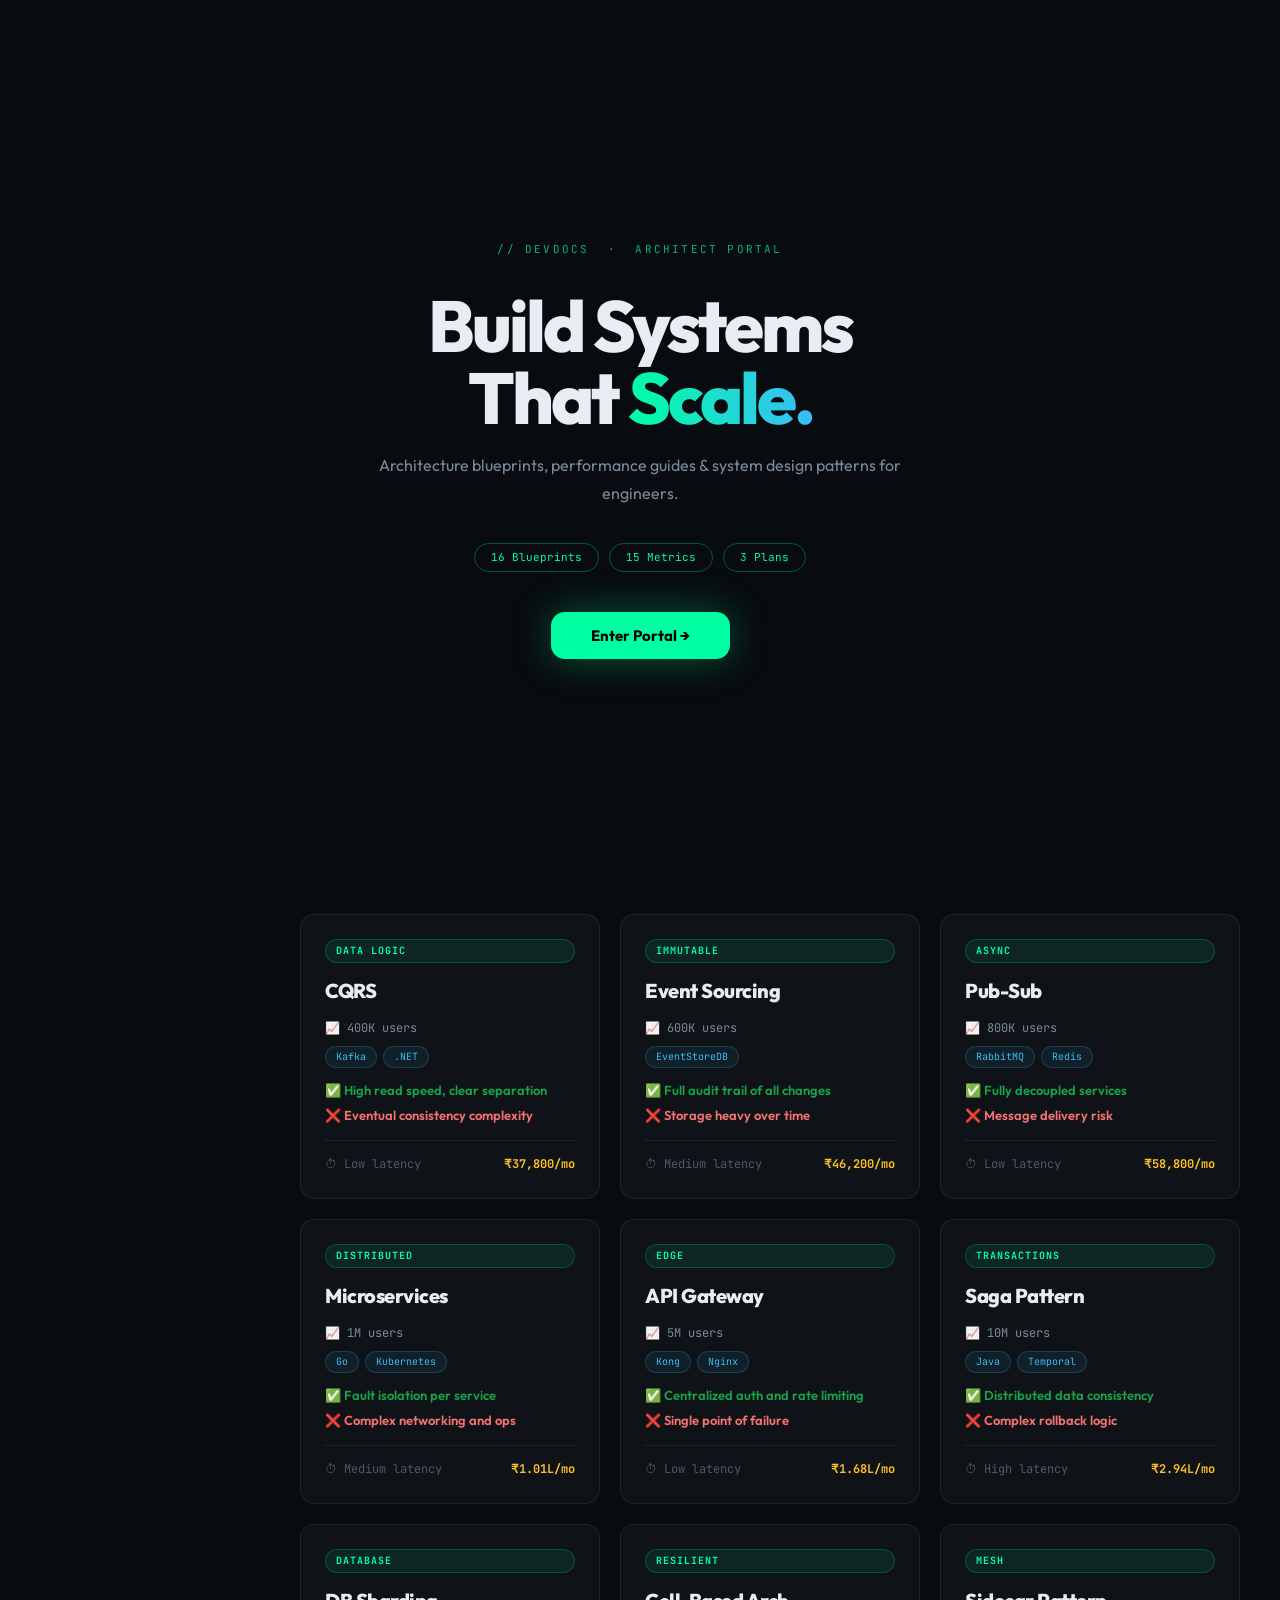
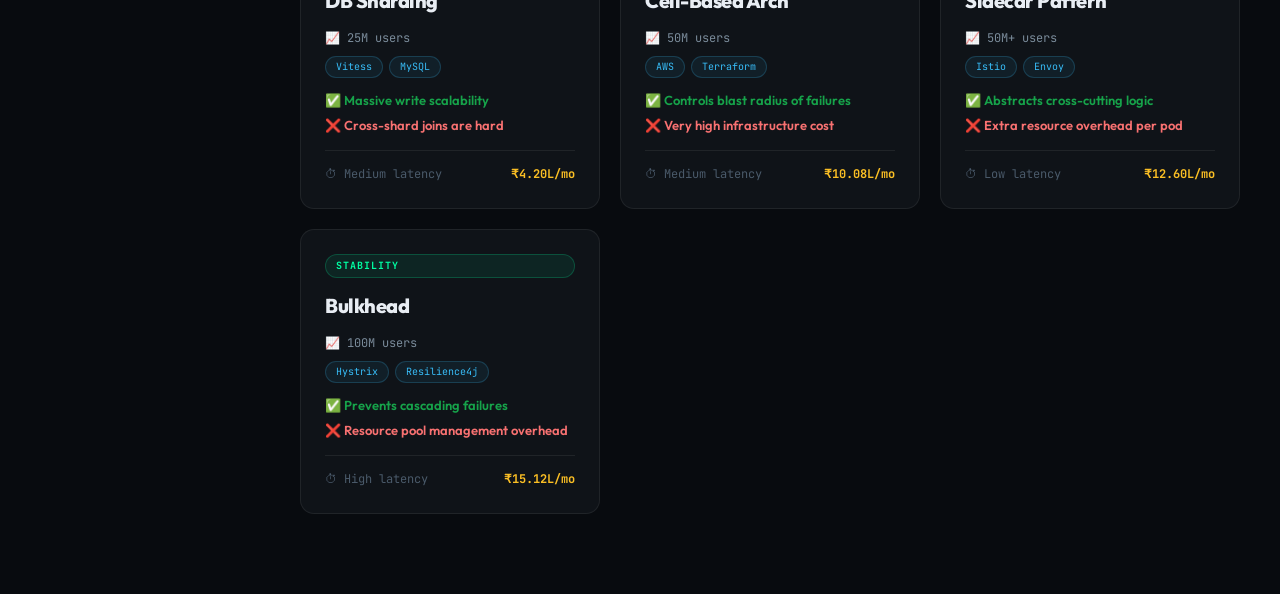
==== commit 52ebf1e8: "Updated HTML, CSS, JS files" ====
--- a/index.html
+++ b/index.html
@@ -1,150 +1,223 @@
 <!DOCTYPE html>
 <html lang="en" data-theme="dark">
-
 <head>
-    <meta charset="UTF-8">
-    <meta name="viewport" content="width=device-width, initial-scale=1.0">
-    <title>DevDocs | Architect Portal</title>
-    <link
-        href="https://fonts.googleapis.com/css2?family=Plus+Jakarta+Sans:wght@400;600;800&family=JetBrains+Mono&display=swap"
-        rel="stylesheet">
-    <link rel="stylesheet" href="style.css">
+  <meta charset="UTF-8"/>
+  <meta name="viewport" content="width=device-width, initial-scale=1.0"/>
+  <title>DevDocs | Architect Portal</title>
+  <link rel="stylesheet" href="style.css"/>
 </head>
-
 <body>
 
-    <button id="menuBtn" onclick="toggleSidebar()">MENU</button>
-
-    <!-- ── SIDEBAR ─────────────────────────────── -->
-    <aside class="sidebar" id="sidebar">
-        <div class="logo"><span>DevDocs</span></div>
-        <div class="nav-link active" onclick="nav('patterns', this)">◈ <span>Patterns</span></div>
-        <div class="nav-link" onclick="nav('pricing', this)">💳 <span>Pricing</span></div>
-        <div class="nav-link" onclick="nav('performance', this)">⚡ <span>Performance</span></div>
-
-        <!-- Profile button pinned to bottom of sidebar -->
-        <div class="sidebar-bottom">
-            <button class="profile-btn" onclick="openProfile()">
-                <div class="profile-btn-avatar">AK</div>
-                <div class="profile-btn-info">
-                    <span class="profile-btn-name">Ayush Kumar</span>
-                    <span class="profile-btn-role">Sr. Architect</span>
-                </div>
-                <span class="profile-btn-arrow">›</span>
-            </button>
+<!-- ══ LANDING ════════════════════════════════ -->
+<div id="landing">
+  <div class="lp-inner">
+    <div class="lp-logo">// DEVDOCS &nbsp;·&nbsp; ARCHITECT PORTAL</div>
+    <h1 class="lp-title">Build Systems<br>That <span class="acc">Scale.</span></h1>
+    <p class="lp-sub">Architecture blueprints, performance guides &amp; system design patterns for engineers.</p>
+    <div class="lp-pills">
+      <span>16 Blueprints</span><span>15 Metrics</span><span>3 Plans</span>
+    </div>
+    <button class="lp-enter" onclick="enterPortal()">Enter Portal →</button>
+  </div>
+</div>
+
+<!-- ══ SIDEBAR ════════════════════════════════ -->
+<aside class="sidebar" id="sidebar">
+
+  <!-- Logo + toggle button on same row -->
+  <div class="sidebar-header">
+    <div class="sidebar-logo">Dev<span>Docs</span></div>
+    <button class="sidebar-toggle" onclick="toggleSidebar()" title="Close sidebar">✕</button>
+  </div>
+
+  <!-- Main nav — 3 sections inside this portal -->
+  <div class="nav-item active" onclick="showSection('patterns',this)">
+    <span class="icon">▦</span> Patterns
+  </div>
+  <div class="nav-item" onclick="showSection('pricing',this)">
+    <span class="icon">◉</span> Pricing
+  </div>
+  <div class="nav-item" onclick="showSection('performance',this)">
+    <span class="icon">◎</span> Performance
+  </div>
+
+  <!-- Theme toggle -->
+  <div class="sidebar-theme-row">
+    <span>Theme</span>
+    <button class="theme-pill" id="themeBtn" onclick="toggleTheme()">☀ Light</button>
+  </div>
+
+  <!-- Profile card pinned to bottom -->
+  <div class="sidebar-bottom">
+    <button class="profile-btn">
+      <div class="profile-avatar">AM</div>
+      <div>
+        <div class="profile-name">Ayush Mishra </div>
+        <div class="profile-role">Sr. Architect</div>
+      </div>
+      <span class="profile-arrow">›</span>
+    </button>
+  </div>
+</aside>
+
+<!-- Floating button to RE-OPEN sidebar when it's hidden -->
+<button class="sidebar-open-btn" id="openBtn" onclick="toggleSidebar()">☰ Menu</button>
+
+<!-- ══ MAIN PORTAL CONTENT ════════════════════ -->
+<div class="portal-content" id="portalContent">
+
+  <!-- ── PATTERNS SECTION ─────────────────── -->
+  <div class="section active" id="sec-patterns">
+    <div class="page-header">
+      <h1>Architecture <span class="accent">Library</span></h1>
+      <p>16 battle-tested patterns. Search by name, scale, latency or tech stack.</p>
+    </div>
+    <div class="search-wrap">
+      <input id="homeSearch" class="search-input" type="text"
+        placeholder="Search: microservices, 1M users, Low latency, Kafka..."/>
+    </div>
+    <p class="meta" id="homeMeta">Showing all 16 patterns</p>
+    <div class="grid" id="homeGrid"></div>
+  </div>
+
+  <!-- ── PRICING SECTION ──────────────────── -->
+  <div class="section" id="sec-pricing">
+    <div class="page-header">
+      <h1>Subscription <span class="accent">Plans</span></h1>
+      <p>Unlock full deep-dive system design blueprints. Cancel anytime.</p>
+    </div>
+    <div class="pricing-grid" id="pricingGrid"></div>
+  </div>
+
+  <!-- ── PERFORMANCE SECTION ──────────────── -->
+  <div class="section" id="sec-performance">
+    <div class="page-header">
+      <h1>Performance <span class="accent">Tuning</span></h1>
+      <p>Real-time metrics across your architecture stack.</p>
+    </div>
+    <div class="grid" id="perfGrid"></div>
+  </div>
+
+</div><!-- /portal-content -->
+
+<script src="script.js"></script>
+<script>
+// ── sidebar nav ───────────────────────────────
+function showSection(id, el) {
+  document.querySelectorAll('.section').forEach(s => s.classList.remove('active'));
+  document.getElementById('sec-' + id).classList.add('active');
+  document.querySelectorAll('.nav-item').forEach(n => n.classList.remove('active'));
+  el.classList.add('active');
+  // close on mobile
+  if (window.innerWidth <= 900) toggleSidebar();
+}
+
+function toggleSidebar() {
+  const sidebar = document.getElementById('sidebar');
+  const content = document.getElementById('portalContent');
+  const openBtn = document.getElementById('openBtn');
+
+  const isHidden = sidebar.classList.toggle('hidden');  // toggle hidden class
+
+  // shift main content left when sidebar hides
+  content.classList.toggle('full', isHidden);
+
+  // show/hide the floating "Menu" button
+  openBtn.style.display = isHidden ? 'flex' : 'none';
+}
+
+// ── enter portal ──────────────────────────────
+function enterPortal() {
+  const l = document.getElementById('landing');
+  l.style.opacity = '0';
+  setTimeout(() => l.remove(), 400);
+}
+
+// ── render pattern cards ──────────────────────
+function renderHome(list) {
+  const grid = document.getElementById('homeGrid');
+  document.getElementById('homeMeta').textContent =
+    list.length === patterns.length
+      ? `Showing all ${patterns.length} patterns`
+      : `${list.length} result${list.length !== 1 ? 's' : ''} found`;
+
+  if (!list.length) {
+    grid.innerHTML = `<p style="color:var(--text-dim);grid-column:1/-1;font-family:var(--mono);font-size:13px;padding:40px 0;">No patterns found.</p>`;
+    return;
+  }
+  grid.innerHTML = list.map(p => {
+    const techs = p.tech.split(',').map(t => `<span class="tech-badge">${t.trim()}</span>`).join('');
+    return `
+      <div class="card">
+        <span class="card-tag">${p.tag}</span>
+        <h3>${p.name}</h3>
+        <p class="scale">📈 ${p.scale}</p>
+        <div class="tech-list">${techs}</div>
+        <p class="pros">✅ ${p.pros}</p>
+        <p class="cons">❌ ${p.cons}</p>
+        <div class="card-footer">
+          <span class="latency">⏱ ${p.latency} latency</span>
+          <span class="cost">${p.cost}</span>
         </div>
-    </aside>
-
-    <!-- ── MAIN CONTENT ───────────────────────── -->
-    <div class="content" id="content">
-        <div id="patterns" data-section class="active">
-            <div class="header-box">
-                <div>
-                    <h1 style="font-size: 48px; margin: 0; letter-spacing: -1.5px;">Architecture Library</h1>
-                </div>
-                <div class="search-container">
-                    <input type="text" id="patternSearch"
-                        placeholder="Search by name, scale (1M users), or latency (Low / High)...">
-                </div>
-            </div>
-            <div class="grid" id="patternsGrid"></div>
+      </div>`;
+  }).join('');
+}
+
+// ── render pricing ────────────────────────────
+function renderPricing() {
+  document.getElementById('pricingGrid').innerHTML = pricingData.map(p => {
+    const featuresHtml = p.features.map(f => `<li>${f}</li>`).join('');
+    const isFeatured = !!p.badge;
+    return `
+      <div class="pricing-card ${isFeatured ? 'featured' : ''}" style="--plan-color:${p.color}">
+        ${p.badge ? `<div class="pricing-badge">${p.badge}</div>` : ''}
+        <div class="pricing-tier" style="color:${p.color}">${p.tier}</div>
+        <div class="pricing-price">
+          <span class="pricing-amount" style="color:${p.color}">${p.price}</span>
+          <span class="pricing-period">/month</span>
         </div>
-
-        <div id="performance" data-section>
-            <div class="header-box">
-                <div>
-                    <div
-                        style="color: var(--accent-perf); font-size: 12px; margin-bottom: 10px; font-family: 'JetBrains Mono';">
-                        // real_time_benchmarks</div>
-                    <h1 style="font-size: 48px; margin: 0; letter-spacing: -1.5px;">Performance Tuning</h1>
-                </div>
-            </div>
-            <div class="grid" id="perfGrid"></div>
-        </div>
-
-        <div id="pricing" data-section>
-            <div class="header-box">
-                <div>
-                    <div style="color: #c084fc; font-size: 12px; margin-bottom: 10px; font-family: 'JetBrains Mono';">//
-                        subscription_plans.config</div>
-                    <h1 style="font-size: 48px; margin: 0; letter-spacing: -1.5px;">Subscription Plans</h1>
-                    <p style="color: var(--text-dim); font-size: 16px; margin-top: 10px;">Unlock full deep-dive system
-                        design blueprints. Cancel anytime.</p>
-                </div>
-            </div>
-            <div class="grid pricing-grid" id="pricingGrid"></div>
-        </div>
-    </div>
-
-    <!-- ── PROFILE PANEL OVERLAY ──────────────── -->
-    <div class="profile-overlay" id="profileOverlay" onclick="closeProfile()"></div>
-
-    <!-- ── PROFILE PANEL ──────────────────────── -->
-    <div class="profile-panel" id="profilePanel">
-
-        <!-- Header -->
-        <div class="pp-header">
-            <div class="pp-avatar">AK</div>
-            <div class="pp-name-group">
-                <h2 class="pp-name">Ayush Kumar</h2>
-                <span class="pp-badge">Pro Member</span>
-            </div>
-            <button class="pp-close" onclick="closeProfile()">✕</button>
-        </div>
-
-        <!-- Info rows -->
-        <div class="pp-section">
-            <div class="pp-section-label">Account Info</div>
-            <div class="pp-row"><span class="pp-row-key">📧 Email</span><span class="pp-row-val">ayush@devdocs.io</span>
-            </div>
-            <div class="pp-row"><span class="pp-row-key">🌍 Location</span><span class="pp-row-val">India</span></div>
-            <div class="pp-row"><span class="pp-row-key">🎓 Role</span><span class="pp-row-val">Senior Architect</span>
-            </div>
-            <div class="pp-row"><span class="pp-row-key">📅 Member Since</span><span class="pp-row-val">Jan 2024</span>
-            </div>
-        </div>
-
-        <!-- Stats -->
-        <div class="pp-section">
-            <div class="pp-section-label">Activity</div>
-            <div class="pp-stats">
-                <div class="pp-stat">
-                    <div class="pp-stat-num">42</div>
-                    <div class="pp-stat-lbl">Blueprints Read</div>
-                </div>
-                <div class="pp-stat">
-                    <div class="pp-stat-num">8</div>
-                    <div class="pp-stat-lbl">Saved Patterns</div>
-                </div>
-                <div class="pp-stat">
-                    <div class="pp-stat-num">3</div>
-                    <div class="pp-stat-lbl">Reviews Given</div>
-                </div>
-            </div>
-        </div>
-
-        <!-- Theme toggle -->
-        <div class="pp-section">
-            <div class="pp-section-label">Appearance</div>
-            <div class="pp-theme-row">
-                <span class="pp-row-key">🎨 Theme</span>
-                <div class="theme-toggle" id="themeToggle" onclick="toggleTheme()">
-                    <span class="theme-opt" id="themeOptDark">🌙 Dark</span>
-                    <span class="theme-opt" id="themeOptLight">☀️ Light</span>
-                    <div class="theme-slider" id="themeSlider"></div>
-                </div>
-            </div>
-        </div>
-
-        <!-- Actions -->
-        <div class="pp-actions">
-            <button class="pp-action-btn pp-action-edit">✏️ Edit Profile</button>
-            <button class="pp-action-btn pp-action-logout">🚪 Log Out</button>
-        </div>
-
-    </div>
-
-    <script src="script.js"></script>
+        <p class="pricing-tagline">${p.tagline}</p>
+        <ul class="pricing-features">${featuresHtml}</ul>
+        <button class="pricing-cta"
+          style="border:1px solid ${p.color};color:${p.color};"
+          onmouseover="this.style.background='${p.color}';this.style.color='#000';"
+          onmouseout="this.style.background='transparent';this.style.color='${p.color}';">
+          ${p.cta}
+        </button>
+      </div>`;
+  }).join('');
+}
+
+// ── render performance ────────────────────────
+function getStatClass(s) {
+  const good = ['optimized','stable','high','healthy','excellent','normal','fast','passed','optimal','low'];
+  const bad  = ['warning','slow','peak'];
+  const sl = s.toLowerCase();
+  if (bad.includes(sl))  return 'stat-warn';
+  if (good.includes(sl)) return 'stat-good';
+  return 'stat-neutral';
+}
+
+function renderPerf() {
+  document.getElementById('perfGrid').innerHTML = perfData.map(p => `
+    <div class="perf-card">
+      <span class="perf-tag">${p.tag}</span>
+      <div class="perf-metric">${p.metric}</div>
+      <div class="perf-name">${p.name}</div>
+      <div class="perf-desc">${p.desc}</div>
+      <span class="perf-stat ${getStatClass(p.stat)}">${p.stat}</span>
+    </div>`).join('');
+}
+
+// ── init ──────────────────────────────────────
+renderHome(patterns);
+renderPricing();
+renderPerf();
+syncThemeBtn();
+
+document.getElementById('homeSearch').addEventListener('input', function () {
+  renderHome(filterPatterns(this.value.trim()));
+});
+</script>
 </body>
-
 </html>
--- a/style.css
+++ b/style.css
@@ -1,779 +1,831 @@
+/* ═══════════════════════════════════════════════
+   DevDocs — Design System
+   Font: Outfit (clean, renders ₹ perfectly)
+         + JetBrains Mono (code blocks)
+═══════════════════════════════════════════════ */
+@import url('https://fonts.googleapis.com/css2?family=Outfit:wght@400;500;600;700;800&family=JetBrains+Mono:wght@400;600&display=swap');
+
+/* ── DARK MODE (default) ───────────────────── */
 :root {
-    --bg: #080808;
-    --surface: #111111;
-    --accent: #00ffa3;
-    --accent-blue: #00d1ff;
-    --accent-perf: #ffcc00;
-    --text-main: #ffffff;
-    --text-dim: #888888;
-    --border: rgba(255, 255, 255, 0.08);
-    --glass: rgba(255, 255, 255, 0.03);
-    --card-bg: #161616;
-    --sidebar-bg: #0e0e0e;
-    --panel-bg: #111111;
-}
-
-/* ── LIGHT MODE OVERRIDES ── */
+  --bg:         #080b0f;
+  --surface:    #0f1318;
+  --surface2:   #161c24;
+  --border:     rgba(255,255,255,0.07);
+  --border-acc: rgba(0,255,163,0.35);
+  --acc:        #00ffa3;
+  --acc-blue:   #38bdf8;
+  --acc-yellow: #fbbf24;
+  --acc-red:    #f87171;
+  --acc-purple: #c084fc;
+  --text:       #e8edf3;
+  --text-dim:   #4a5a6a;
+  --text-mid:   #7a8b9a;
+  --mono:       'JetBrains Mono', monospace;
+  --sans:       'Outfit', sans-serif;
+  --radius:     14px;
+  --radius-sm:  8px;
+  --glow:       0 0 30px rgba(0,255,163,0.12);
+  --sidebar-w:  260px;
+}
+
+/* ── LIGHT MODE — proper contrast ─────────── */
 [data-theme="light"] {
-    --bg: #f4f4f6;
-    --surface: #ffffff;
-    --text-main: #0d0d0d;
-    --text-dim: #666677;
-    --border: rgba(0, 0, 0, 0.1);
-    --glass: rgba(0, 0, 0, 0.03);
-    --card-bg: #ffffff;
-    --sidebar-bg: #ffffff;
-    --panel-bg: #ffffff;
-}
-
-* {
-    box-sizing: border-box;
-    transition: all 0.3s cubic-bezier(0.4, 0, 0.2, 1);
-}
+  --bg:         #f0f4f8;
+  --surface:    #ffffff;
+  --surface2:   #e8edf4;
+  --border:     rgba(0,0,0,0.1);
+  --border-acc: rgba(0,160,100,0.4);
+  --acc:        #009966;
+  --acc-blue:   #0284c7;
+  --acc-yellow: #b45309;
+  --acc-red:    #dc2626;
+  --acc-purple: #7c3aed;
+  --text:       #0d1520;
+  --text-dim:   #64748b;
+  --text-mid:   #334155;
+  --glow:       0 0 30px rgba(0,160,100,0.1);
+}
+
+/* ── Reset ─────────────────────────────────── */
+*, *::before, *::after { box-sizing: border-box; margin: 0; padding: 0; }
+html { scroll-behavior: smooth; }
 
 body {
-    margin: 0;
-    background-color: var(--bg);
-    color: var(--text-main);
-    font-family: 'Plus Jakarta Sans', sans-serif;
-    display: flex;
-    min-height: 100vh;
-    overflow-x: hidden;
-}
-
-/* SIDEBAR TOGGLE */
-#menuBtn {
-    position: fixed;
-    top: 20px;
-    left: 20px;
-    z-index: 1001;
-    background: var(--surface);
-    border: 1px solid var(--border);
-    color: var(--accent);
-    padding: 10px 15px;
-    border-radius: 10px;
-    cursor: pointer;
-    font-weight: 800;
-    font-size: 12px;
-    box-shadow: 0 4px 20px rgba(0, 0, 0, 0.8);
-}
-
-/* SIDEBAR */
+  font-family: var(--sans);
+  background: var(--bg);
+  color: var(--text);
+  min-height: 100vh;
+  line-height: 1.6;
+  overflow-x: hidden;
+}
+
+a { text-decoration: none; color: inherit; }
+
+/* grid bg — dark only */
+body::before {
+  content: '';
+  position: fixed;
+  inset: 0;
+  background-image:
+    linear-gradient(rgba(0,255,163,0.025) 1px, transparent 1px),
+    linear-gradient(90deg, rgba(0,255,163,0.025) 1px, transparent 1px);
+  background-size: 48px 48px;
+  pointer-events: none;
+  z-index: 0;
+  opacity: 1;
+}
+[data-theme="light"] body::before { opacity: 0; }
+
+/* ══════════════════════════════════════════════
+   SIMPLE NAVBAR (patterns.html / search.html)
+══════════════════════════════════════════════ */
+nav.topnav {
+  position: sticky;
+  top: 0;
+  z-index: 200;
+  display: flex;
+  align-items: center;
+  gap: 6px;
+  padding: 0 36px;
+  height: 60px;
+  background: rgba(8,11,15,0.9);
+  backdrop-filter: blur(16px);
+  border-bottom: 1px solid var(--border);
+}
+[data-theme="light"] nav.topnav {
+  background: rgba(240,244,248,0.92);
+  border-bottom-color: var(--border);
+  box-shadow: 0 1px 12px rgba(0,0,0,0.08);
+}
+
+.nav-logo {
+  font-size: 18px;
+  font-weight: 800;
+  letter-spacing: -0.5px;
+  color: var(--acc);
+  margin-right: auto;
+}
+.nav-logo span { color: var(--text); }
+
+nav.topnav a {
+  font-size: 13px;
+  font-weight: 600;
+  color: var(--text-dim);
+  padding: 7px 14px;
+  border-radius: 8px;
+  transition: color .2s, background .2s;
+}
+nav.topnav a:hover  { color: var(--text); background: var(--surface2); }
+nav.topnav a.active { color: var(--acc);  background: rgba(0,255,163,0.1); }
+[data-theme="light"] nav.topnav a.active { background: rgba(0,153,102,0.1); }
+
+/* theme button */
+#themeBtn {
+  margin-left: 10px;
+  font-size: 12px;
+  font-family: var(--mono);
+  font-weight: 600;
+  color: var(--text-mid);
+  background: var(--surface2);
+  border: 1px solid var(--border);
+  padding: 6px 14px;
+  border-radius: 20px;
+  cursor: pointer;
+  transition: all .2s;
+}
+#themeBtn:hover { border-color: var(--acc); color: var(--acc); }
+
+/* ══════════════════════════════════════════════
+   SIDEBAR PORTAL LAYOUT  (index.html)
+══════════════════════════════════════════════ */
+/* ── old menuBtn removed — replaced by sidebar-open-btn ── */
+
 .sidebar {
-    width: 280px;
-    background: var(--surface);
-    border-right: 1px solid var(--border);
-    padding: 80px 20px 40px 20px;
-    display: flex;
-    flex-direction: column;
-    position: fixed;
-    height: 100vh;
-    z-index: 100;
-    transition: transform 0.5s cubic-bezier(0.4, 0, 0.2, 1);
-}
-
-.sidebar.collapsed {
-    transform: translateX(-100%);
-}
-
-.logo {
-    font-size: 24px;
-    font-weight: 800;
-    letter-spacing: -1px;
-    margin-bottom: 50px;
-    display: flex;
-    align-items: center;
-    gap: 10px;
-}
-
-.logo span {
-    color: var(--accent);
-}
-
-.nav-link {
-    padding: 15px;
-    border-radius: 12px;
-    cursor: pointer;
-    color: var(--text-dim);
-    font-weight: 600;
-    margin-bottom: 10px;
-    display: flex;
-    align-items: center;
-    gap: 12px;
-}
-
-.nav-link:hover,
-.nav-link.active {
-    background: var(--glass);
-    color: var(--accent);
-}
-
-.nav-link.active[onclick*="performance"] {
-    color: var(--accent-perf);
-}
-
-/* MAIN CONTENT */
-.content {
-    margin-left: 280px;
-    flex: 1;
-    padding: 60px;
-    transition: margin-left 0.5s cubic-bezier(0.4, 0, 0.2, 1);
-}
-
-.content.full-width {
-    margin-left: 0;
-    padding-left: 80px;
-}
-
-.header-box {
-    display: flex;
-    justify-content: space-between;
-    align-items: flex-end;
-    margin-bottom: 50px;
-}
-
-.search-container {
-    position: relative;
-    width: 450px;
-}
-
-#patternSearch {
-    width: 100%;
-    background: var(--surface);
-    border: 1px solid var(--border);
-    padding: 188px 25px;
-    /* Adjusting for padding-top/bottom balance */
-    padding: 18px 25px;
-    border-radius: 18px;
-    color: white;
-    font-family: 'JetBrains Mono', monospace;
-    outline: none;
-    font-size: 14px;
-}
-
-/* CARDS GRID */
+  position: fixed;
+  top: 0; left: 0;
+  width: var(--sidebar-w);
+  height: 100vh;
+  background: var(--surface);
+  border-right: 1px solid var(--border);
+  display: flex;
+  flex-direction: column;
+  padding: 20px 16px 20px;
+  z-index: 300;
+  transition: transform .35s cubic-bezier(.4,0,.2,1);
+  overflow-y: auto;
+}
+
+/* hidden state — slides off screen to the left */
+.sidebar.hidden { transform: translateX(-100%); }
+
+[data-theme="light"] .sidebar {
+  background: var(--surface);
+  box-shadow: 2px 0 16px rgba(0,0,0,0.06);
+}
+
+/* ── Sidebar top row: logo + close button ──── */
+.sidebar-header {
+  display: flex;
+  align-items: center;
+  justify-content: space-between;
+  margin-bottom: 32px;
+  padding: 0 4px;
+}
+
+.sidebar-logo {
+  font-size: 20px;
+  font-weight: 800;
+  letter-spacing: -1px;
+  color: var(--acc);
+}
+.sidebar-logo span { color: var(--text); }
+
+/* ✕ close button inside sidebar */
+.sidebar-toggle {
+  background: none;
+  border: 1px solid var(--border);
+  color: var(--text-dim);
+  font-size: 13px;
+  width: 30px; height: 30px;
+  border-radius: 8px;
+  cursor: pointer;
+  display: flex; align-items: center; justify-content: center;
+  transition: all .2s;
+  flex-shrink: 0;
+}
+.sidebar-toggle:hover {
+  border-color: var(--acc);
+  color: var(--acc);
+}
+
+/* ☰ floating open button — only visible when sidebar is hidden */
+.sidebar-open-btn {
+  display: none;            /* hidden by default (sidebar is open) */
+  position: fixed;
+  top: 16px; left: 16px;
+  z-index: 400;
+  align-items: center;
+  gap: 8px;
+  background: var(--surface);
+  border: 1px solid var(--border);
+  color: var(--acc);
+  font-family: var(--mono);
+  font-size: 12px;
+  font-weight: 700;
+  padding: 8px 16px;
+  border-radius: 10px;
+  cursor: pointer;
+  letter-spacing: .06em;
+  transition: border-color .2s, box-shadow .2s;
+  box-shadow: 0 4px 20px rgba(0,0,0,0.4);
+}
+.sidebar-open-btn:hover {
+  border-color: var(--acc);
+  box-shadow: 0 0 20px rgba(0,255,163,0.2);
+}
+[data-theme="light"] .sidebar-open-btn {
+  background: var(--surface);
+  box-shadow: 0 2px 12px rgba(0,0,0,0.1);
+}
+
+.nav-item {
+  display: flex;
+  align-items: center;
+  gap: 12px;
+  padding: 12px 14px;
+  border-radius: 10px;
+  font-size: 14px;
+  font-weight: 600;
+  color: var(--text-dim);
+  cursor: pointer;
+  margin-bottom: 4px;
+  transition: all .2s;
+  user-select: none;
+}
+.nav-item:hover  { background: var(--surface2); color: var(--text); }
+.nav-item.active { background: rgba(0,255,163,0.08); color: var(--acc); }
+[data-theme="light"] .nav-item.active {
+  background: rgba(0,153,102,0.08);
+  color: var(--acc);
+}
+.nav-item .icon {
+  font-size: 14px;
+  width: 20px;
+  text-align: center;
+  color: var(--acc);
+  font-style: normal;
+  flex-shrink: 0;
+}
+
+.nav-divider {
+  height: 1px;
+  background: var(--border);
+  margin: 8px 14px 12px;
+}
+.sidebar-bottom {
+  margin-top: auto;
+  padding-top: 16px;
+  border-top: 1px solid var(--border);
+}
+.profile-btn {
+  width: 100%;
+  display: flex;
+  align-items: center;
+  gap: 12px;
+  background: var(--surface2);
+  border: 1px solid var(--border);
+  border-radius: 12px;
+  padding: 12px 14px;
+  cursor: pointer;
+  color: var(--text);
+  font-family: var(--sans);
+  text-align: left;
+  transition: border-color .2s;
+}
+.profile-btn:hover { border-color: var(--acc); }
+.profile-avatar {
+  width: 36px; height: 36px;
+  border-radius: 50%;
+  background: linear-gradient(135deg, var(--acc), var(--acc-blue));
+  display: grid; place-items: center;
+  font-size: 13px; font-weight: 800;
+  color: #000; flex-shrink: 0;
+}
+.profile-name { font-size: 13px; font-weight: 700; }
+.profile-role { font-size: 11px; color: var(--text-dim); }
+.profile-arrow { font-size: 18px; color: var(--text-dim); margin-left: auto; }
+
+/* theme toggle inside sidebar */
+.sidebar-theme-row {
+  display: flex;
+  align-items: center;
+  justify-content: space-between;
+  padding: 10px 14px;
+  margin-bottom: 4px;
+  font-size: 13px;
+  color: var(--text-dim);
+}
+.theme-pill {
+  font-family: var(--mono);
+  font-size: 11px;
+  font-weight: 600;
+  background: var(--surface2);
+  border: 1px solid var(--border);
+  color: var(--text-mid);
+  padding: 5px 14px;
+  border-radius: 20px;
+  cursor: pointer;
+  transition: all .2s;
+}
+.theme-pill:hover { border-color: var(--acc); color: var(--acc); }
+
+/* main content area next to sidebar */
+.portal-content {
+  margin-left: var(--sidebar-w);
+  min-height: 100vh;
+  position: relative;
+  z-index: 1;
+  transition: margin-left .4s cubic-bezier(.4,0,.2,1);
+}
+.portal-content.full { margin-left: 0; }
+
+/* each section panel */
+.section { display: none; padding: 52px 40px 80px; }
+.section.active { display: block; animation: fadeUp .4s ease both; }
+
+@keyframes fadeUp {
+  from { opacity:0; transform:translateY(12px); }
+  to   { opacity:1; transform:translateY(0); }
+}
+
+/* ── Page wrapper (standalone pages) ──────── */
+.page {
+  position: relative; z-index: 1;
+  max-width: 1280px;
+  margin: 0 auto;
+  padding: 52px 36px 80px;
+}
+
+/* ── Page Header ───────────────────────────── */
+.page-header { margin-bottom: 40px; }
+.page-header h1 {
+  font-size: clamp(32px,5vw,52px);
+  font-weight: 800;
+  letter-spacing: -2px;
+  line-height: 1.05;
+  margin-bottom: 8px;
+}
+.page-header h1 .accent { color: var(--acc); }
+.page-header p { font-size: 15px; color: var(--text-mid); max-width: 520px; }
+
+/* ── Search ────────────────────────────────── */
+.search-wrap { display:flex; gap:12px; margin-bottom:20px; flex-wrap:wrap; }
+
+.search-input {
+  flex:1; min-width:240px; max-width:520px;
+  padding: 12px 18px;
+  font-family: var(--mono); font-size:13px;
+  color: var(--text);
+  background: var(--surface);
+  border: 1px solid var(--border);
+  border-radius: var(--radius);
+  outline: none;
+  transition: border-color .2s, box-shadow .2s;
+}
+.search-input::placeholder { color: var(--text-dim); }
+.search-input:focus { border-color: var(--acc); box-shadow: var(--glow); }
+[data-theme="light"] .search-input { color: var(--text); }
+[data-theme="light"] .search-input::placeholder { color: #94a3b8; }
+
+/* ── Meta text ─────────────────────────────── */
+.meta {
+  font-family: var(--mono); font-size:11px;
+  color: var(--text-dim); letter-spacing:.05em;
+  margin-bottom: 24px;
+}
+
+/* ══════════════════════════════════════════════
+   CARDS
+══════════════════════════════════════════════ */
 .grid {
-    display: grid;
-    grid-template-columns: repeat(auto-fill, minmax(350px, 1fr));
-    gap: 30px;
+  display: grid;
+  grid-template-columns: repeat(auto-fill, minmax(300px,1fr));
+  gap: 20px;
 }
 
 .card {
-    background: var(--surface);
-    border: 1px solid var(--border);
-    border-radius: 24px;
-    padding: 30px;
-    display: flex;
-    flex-direction: column;
-    justify-content: space-between;
-    min-height: 520px;
-}
-
+  position: relative;
+  background: var(--surface);
+  border: 1px solid var(--border);
+  border-radius: var(--radius);
+  padding: 24px;
+  display: flex; flex-direction: column;
+  transition: border-color .25s, transform .25s, box-shadow .25s;
+  animation: fadeUp .4s ease both;
+}
 .card:hover {
-    transform: translateY(-10px);
-    border-color: var(--accent);
-    box-shadow: 0 20px 50px rgba(0, 0, 0, 0.5);
-}
+  border-color: var(--border-acc);
+  transform: translateY(-4px);
+  box-shadow: var(--glow), 0 16px 40px rgba(0,0,0,0.25);
+}
+
+[data-theme="light"] .card {
+  box-shadow: 0 2px 12px rgba(0,0,0,0.06);
+}
+[data-theme="light"] .card:hover {
+  box-shadow: var(--glow), 0 8px 32px rgba(0,0,0,0.12);
+}
+
+/* stagger */
+.card:nth-child(1) { animation-delay:.03s; }
+.card:nth-child(2) { animation-delay:.06s; }
+.card:nth-child(3) { animation-delay:.09s; }
+.card:nth-child(4) { animation-delay:.12s; }
+.card:nth-child(5) { animation-delay:.15s; }
+.card:nth-child(6) { animation-delay:.18s; }
 
 .card-tag {
-    font-size: 10px;
-    text-transform: uppercase;
-    padding: 6px 14px;
-    border-radius: 100px;
-    margin-bottom: 20px;
-    width: fit-content;
-    background: rgba(0, 255, 163, 0.1);
-    color: var(--accent);
-    font-weight: 800;
-}
-
-.card-title {
-    font-size: 24px;
-    font-weight: 800;
-    margin: 0 0 12px 0;
-}
-
-.card-desc {
-    color: var(--text-dim);
-    font-size: 14px;
-    line-height: 1.6;
-    margin-bottom: 20px;
-    flex-grow: 1;
-}
-
-.tech-stack {
-    font-size: 11px;
-    color: var(--accent-blue);
-    font-family: 'JetBrains Mono';
-    margin-bottom: 12px;
-}
-
-.trade-offs {
-    background: rgba(0, 0, 0, 0.2);
-    padding: 12px;
-    border-radius: 12px;
-    font-size: 11px;
-    margin-bottom: 20px;
-    border: 1px solid var(--border);
-}
-
-.card-stats {
-    display: flex;
-    justify-content: space-between;
-    padding-top: 15px;
-    border-top: 1px solid var(--border);
-    font-size: 12px;
-    font-family: 'JetBrains Mono', monospace;
-}
-
-.btn-sub {
-    background: var(--accent);
-    color: black;
-    border: none;
-    padding: 14px;
-    border-radius: 14px;
-    font-weight: 800;
-    width: 100%;
-    margin-top: 25px;
-    cursor: pointer;
-}
-
-/* PERFORMANCE SECTION SPECIFIC */
-#performance .card-tag {
-    background: rgba(255, 204, 0, 0.1);
-    color: var(--accent-perf);
-}
-
-#performance .btn-sub {
-    background: var(--accent-perf);
-}
-
-#performance .card:hover {
-    border-color: var(--accent-perf);
-}
-
-.perf-graph {
-    background: var(--glass);
-    height: 100px;
-    border-radius: 12px;
-    margin-bottom: 15px;
-    border: 1px dashed var(--border);
-    display: flex;
-    align-items: center;
-    justify-content: center;
-    font-size: 11px;
-    color: var(--text-dim);
-    font-family: 'JetBrains Mono';
-}
-
-[data-section] {
-    display: none;
-}
-
-[data-section].active {
-    display: block;
-    animation: fadeIn 0.5s ease;
-}
-
-@keyframes fadeIn {
-    from {
-        opacity: 0;
-        transform: translateY(10px);
-    }
-
-    to {
-        opacity: 1;
-        transform: translateY(0);
-    }
-}
-
-@media (max-width: 1100px) {
-    .sidebar {
-        transform: translateX(-100%);
-    }
-
-    .content {
-        margin-left: 0;
-        padding: 40px 20px;
-    }
-}
-
-/* ── PRICING SECTION ───────────────────────────────────── */
+  display:inline-block;
+  font-family: var(--mono);
+  font-size:10px; font-weight:700;
+  letter-spacing:.1em; text-transform:uppercase;
+  color: var(--acc);
+  background: rgba(0,255,163,0.08);
+  border: 1px solid rgba(0,255,163,0.2);
+  padding: 3px 10px; border-radius:20px;
+  margin-bottom:12px;
+}
+[data-theme="light"] .card-tag {
+  color: var(--acc);
+  background: rgba(0,153,102,0.08);
+  border-color: rgba(0,153,102,0.25);
+}
+
+.card h3 {
+  font-size:20px; font-weight:800;
+  letter-spacing:-0.5px; margin-bottom:12px;
+}
+
+.card .scale {
+  font-family: var(--mono); font-size:12px;
+  color: var(--text-mid); margin-bottom:8px;
+}
+
+.tech-list { display:flex; flex-wrap:wrap; gap:6px; margin-bottom:12px; }
+
+.tech-badge {
+  font-family: var(--mono); font-size:10px;
+  color: var(--acc-blue);
+  background: rgba(56,189,248,0.07);
+  border: 1px solid rgba(56,189,248,0.2);
+  padding: 2px 10px; border-radius:20px;
+}
+[data-theme="light"] .tech-badge {
+  color: var(--acc-blue);
+  background: rgba(2,132,199,0.07);
+  border-color: rgba(2,132,199,0.2);
+}
+
+.card .pros { font-size:13px; color:#16a34a; margin-bottom:4px; font-weight:600; }
+.card .cons { font-size:13px; color:var(--acc-red); margin-bottom:14px; font-weight:600; }
+
+[data-theme="light"] .card .pros { color:#15803d; }
+[data-theme="light"] .card .cons { color:#dc2626; }
+
+.card-footer {
+  display:flex; justify-content:space-between; align-items:center;
+  padding-top:14px; border-top:1px solid var(--border);
+  margin-top:auto;
+  font-family: var(--mono); font-size:12px;
+}
+.card-footer .latency { color: var(--text-dim); }
+.card-footer .cost    { color: var(--acc-yellow); font-weight:700; }
+
+[data-theme="light"] .card-footer .cost { color: var(--acc-yellow); }
+
+/* ── Arch Diagram ──────────────────────────── */
+.arch-box {
+  background: rgba(0,255,163,0.03);
+  border: 1px solid rgba(0,255,163,0.15);
+  border-radius: var(--radius-sm);
+  padding: 12px 14px; margin-bottom:12px;
+  font-family: var(--mono); font-size:11px;
+  color: var(--acc);
+  white-space:pre; overflow-x:auto; line-height:1.8;
+}
+.arch-box::before {
+  content:'// arch';
+  display:block; font-size:10px; color:var(--text-dim); margin-bottom:6px;
+}
+[data-theme="light"] .arch-box {
+  background: rgba(0,153,102,0.04);
+  border-color: rgba(0,153,102,0.2);
+  color: #007a52;
+}
+[data-theme="light"] .arch-box::before { color: #94a3b8; }
+
+/* ── Code Snippet ──────────────────────────── */
+.code-box {
+  background: #0d1117;
+  border: 1px solid #2a3444;
+  border-radius: var(--radius-sm);
+  padding: 12px 14px; margin-top:8px;
+  font-family: var(--mono); font-size:11px;
+  color: #c9d1d9;
+  white-space:pre; overflow-x:auto; line-height:1.8;
+  display:none;
+}
+.code-box::before {
+  content:'// code';
+  display:block; font-size:10px; color:#4a5568; margin-bottom:6px;
+}
+/* code box stays dark even in light mode — intentional */
+
+.toggle-btn {
+  display:inline-block; margin-top:10px;
+  font-family: var(--mono); font-size:11px;
+  color: var(--text-dim);
+  background: none;
+  border: 1px solid var(--border);
+  padding: 5px 14px; border-radius:6px;
+  cursor:pointer; transition:all .2s;
+}
+.toggle-btn:hover { border-color:var(--acc); color:var(--acc); }
+
+/* ══════════════════════════════════════════════
+   PERFORMANCE CARDS
+══════════════════════════════════════════════ */
+.perf-card {
+  background: var(--surface);
+  border: 1px solid var(--border);
+  border-radius: var(--radius);
+  padding: 24px;
+  transition: border-color .25s, transform .25s;
+  animation: fadeUp .4s ease both;
+}
+.perf-card:hover {
+  border-color: rgba(251,191,36,0.4);
+  transform: translateY(-4px);
+}
+[data-theme="light"] .perf-card { box-shadow:0 2px 12px rgba(0,0,0,0.06); }
+
+.perf-tag {
+  display:inline-block;
+  font-family: var(--mono); font-size:10px;
+  font-weight:700; letter-spacing:.1em; text-transform:uppercase;
+  color: var(--acc-yellow);
+  background: rgba(251,191,36,0.08);
+  border: 1px solid rgba(251,191,36,0.2);
+  padding:3px 10px; border-radius:20px; margin-bottom:12px;
+}
+.perf-metric {
+  font-family: var(--mono); font-size:28px;
+  font-weight:700; color: var(--acc-yellow);
+  margin-bottom:6px; letter-spacing:-1px;
+}
+[data-theme="light"] .perf-metric { color: var(--acc-yellow); }
+
+.perf-name { font-size:15px; font-weight:700; margin-bottom:6px; }
+.perf-desc { font-size:12px; color:var(--text-mid); margin-bottom:14px; }
+
+.perf-stat {
+  display:inline-block;
+  font-family: var(--mono); font-size:10px; font-weight:700;
+  padding:3px 12px; border-radius:20px;
+}
+.stat-good    { background:rgba(74,222,128,0.1); color:#4ade80; border:1px solid rgba(74,222,128,0.2); }
+.stat-warn    { background:rgba(251,191,36,0.1); color:var(--acc-yellow); border:1px solid rgba(251,191,36,0.2); }
+.stat-bad     { background:rgba(248,113,113,0.1); color:var(--acc-red); border:1px solid rgba(248,113,113,0.2); }
+.stat-neutral { background:rgba(148,163,184,0.1); color:#94a3b8; border:1px solid rgba(148,163,184,0.2); }
+
+[data-theme="light"] .stat-good  { color:#15803d; }
+[data-theme="light"] .stat-warn  { color:#b45309; }
+[data-theme="light"] .stat-bad   { color:#dc2626; }
+
+/* ══════════════════════════════════════════════
+   PRICING SECTION
+══════════════════════════════════════════════ */
 .pricing-grid {
-    grid-template-columns: repeat(3, 1fr) !important;
-    align-items: start;
-    gap: 24px;
-}
-
-@media (max-width: 900px) {
-    .pricing-grid {
-        grid-template-columns: 1fr !important;
-    }
-}
-
-/* Base pricing card — inherits .card, then we augment */
+  display: grid;
+  grid-template-columns: repeat(3, 1fr);
+  gap: 28px;
+  align-items: stretch;      /* all cards same height */
+  padding-top: 20px;         /* space for the "Most Popular" badge */
+}
+@media (max-width:900px) { .pricing-grid { grid-template-columns:1fr; } }
+
 .pricing-card {
-    display: flex;
-    flex-direction: column;
-    position: relative;
-    border-color: var(--plan-color, var(--border)) !important;
-    overflow: visible;
-}
-
-/* Glowing featured (Most Popular) card */
-.pricing-card--featured {
-    background: linear-gradient(145deg, rgba(0, 212, 255, 0.06) 0%, rgba(0, 0, 0, 0) 60%);
-    box-shadow: 0 0 40px rgba(0, 212, 255, 0.12), 0 0 0 1px rgba(0, 212, 255, 0.25);
-    transform: scale(1.03);
-}
-
-.pricing-card--featured:hover {
-    transform: scale(1.05) translateY(-4px);
-    box-shadow: 0 0 60px rgba(0, 212, 255, 0.2), 0 0 0 1px rgba(0, 212, 255, 0.4);
-}
-
-/* "Most Popular" badge */
+  position: relative;
+  background: var(--surface);
+  border-radius: 16px;
+  padding: 32px 28px;
+  display: flex;
+  flex-direction: column;
+  border: 1px solid var(--border);
+  transition: transform .3s, box-shadow .3s, border-color .3s;
+  cursor: pointer;
+}
+
+/* ALL cards highlight on hover */
+.pricing-card:hover {
+  transform: translateY(-6px);
+  border-color: var(--border-acc);
+  box-shadow: var(--glow), 0 16px 40px rgba(0,0,0,0.3);
+}
+
+[data-theme="light"] .pricing-card { box-shadow: 0 2px 16px rgba(0,0,0,0.07); }
+
+/* featured card — blue glow at rest */
+.pricing-card.featured {
+  border-color: rgba(56,189,248,0.5);
+  box-shadow: 0 0 0 1px rgba(56,189,248,0.2), 0 0 40px rgba(56,189,248,0.12);
+}
+
+/* featured card hover — stronger blue glow */
+.pricing-card.featured:hover {
+  transform: translateY(-6px);
+  border-color: rgba(56,189,248,0.8);
+  box-shadow: 0 0 0 1px rgba(56,189,248,0.4), 0 0 60px rgba(56,189,248,0.25);
+}
+
+[data-theme="light"] .pricing-card { box-shadow: 0 2px 16px rgba(0,0,0,0.07); }
+
+/* featured card — border glow only, NO scale (keeps symmetry) */
+.pricing-card.featured {
+  border-color: rgba(56,189,248,0.5);
+  box-shadow: 0 0 0 1px rgba(56,189,248,0.2), 0 0 40px rgba(56,189,248,0.12);
+}
+.pricing-card.featured:hover { transform: translateY(-6px); }
+
 .pricing-badge {
-    position: absolute;
-    top: -14px;
-    left: 50%;
-    transform: translateX(-50%);
-    background: var(--plan-color, #00d4ff);
-    color: #000;
-    font-size: 10px;
-    font-weight: 800;
-    letter-spacing: 0.1em;
-    padding: 4px 14px;
-    border-radius: 20px;
-    white-space: nowrap;
-    font-family: 'JetBrains Mono', monospace;
-}
-
-/* Tier label */
+  position: absolute;
+  top: -14px; left: 50%;
+  transform: translateX(-50%);
+  background: var(--acc-blue);
+  color: #000;
+  font-family: var(--mono); font-size: 10px; font-weight: 800;
+  padding: 4px 18px;
+  border-radius: 20px;
+  white-space: nowrap;
+  letter-spacing: .06em;
+
+  /* hidden until hover */
+  opacity: 0;
+  transition: opacity 0.3s ease, transform 0.3s ease;
+  transform: translateX(-50%) translateY(6px);
+}
+
+/* show badge only when hovering the featured card */
+.pricing-card.featured:hover .pricing-badge {
+  opacity: 1;
+  transform: translateX(-50%) translateY(0);
+}
+
 .pricing-tier {
-    font-size: 11px;
-    font-weight: 700;
-    letter-spacing: 0.15em;
-    text-transform: uppercase;
-    color: var(--plan-color, var(--accent));
-    margin-bottom: 16px;
-    font-family: 'JetBrains Mono', monospace;
-}
-
-/* Price display */
+  font-family: var(--mono); font-size: 11px;
+  font-weight: 700; letter-spacing: .15em; text-transform: uppercase;
+  margin-bottom: 16px;
+}
+
 .pricing-price {
-    display: flex;
-    align-items: baseline;
-    gap: 4px;
-    margin-bottom: 14px;
-}
-
+  display: flex; align-items: baseline; gap: 6px;
+  margin-bottom: 10px;
+}
 .pricing-amount {
-    font-size: 52px;
-    font-weight: 800;
-    letter-spacing: -2px;
-    color: var(--plan-color, var(--text-main));
-    line-height: 1;
-}
-
-.pricing-period {
-    font-size: 14px;
-    color: var(--text-dim);
-}
-
-/* Feature list */
+  font-size: 52px; font-weight: 800;
+  letter-spacing: -1px; line-height: 1;
+}
+.pricing-period { font-size: 14px; color: var(--text-mid); }
+
+.pricing-tagline {
+  font-size: 13px; color: var(--text-mid);
+  margin-bottom: 24px; line-height: 1.6;
+  min-height: 40px;   /* keeps all cards aligned at this line */
+}
+
 .pricing-features {
-    list-style: none;
-    padding: 0;
-    margin: 0 0 28px;
-    flex: 1;
-    display: flex;
-    flex-direction: column;
-    gap: 10px;
-}
-
-.pricing-feature-item {
-    font-size: 13px;
-    color: #c8c8d0;
-    padding-left: 4px;
-    line-height: 1.5;
-}
-
-.pricing-feature-item::first-letter {
-    color: var(--plan-color, var(--accent));
-    font-weight: 700;
-}
-
-/* CTA button */
+  list-style: none; flex: 1;
+  display: flex; flex-direction: column; gap: 11px;
+  margin-bottom: 32px;
+}
+.pricing-features li {
+  font-size: 13px; color: var(--text-mid);
+  padding-left: 4px; line-height: 1.5;
+  display: flex; align-items: flex-start; gap: 8px;
+}
+.pricing-features li::before {
+  content: '✓';
+  font-weight: 700;
+  flex-shrink: 0;
+  margin-top: 1px;
+}
+
+[data-theme="light"] .pricing-features li { color: var(--text-mid); }
+
 .pricing-cta {
-    width: 100%;
-    margin-top: auto;
-    background: transparent !important;
-    border: 1px solid var(--plan-color, var(--accent)) !important;
-    color: var(--plan-color, var(--accent)) !important;
-    font-size: 13px;
-    font-weight: 700;
-    letter-spacing: 0.05em;
-    padding: 14px 0 !important;
-    border-radius: 10px !important;
-    cursor: pointer;
-}
-
-.pricing-cta:hover {
-    background: var(--plan-color, var(--accent)) !important;
-    color: #000 !important;
-    box-shadow: 0 0 20px color-mix(in srgb, var(--plan-color, var(--accent)) 40%, transparent);
-}
-
-/* ══════════════════════════════════════════
-   SIDEBAR — bottom profile button
-══════════════════════════════════════════ */
-.sidebar-bottom {
-    position: absolute;
-    bottom: 0;
-    left: 0;
-    right: 0;
-    padding: 16px;
-    border-top: 1px solid var(--border);
-}
-
-.profile-btn {
-    width: 100%;
-    display: flex;
-    align-items: center;
-    gap: 12px;
-    background: var(--glass);
-    border: 1px solid var(--border);
-    border-radius: 12px;
-    padding: 12px 14px;
-    cursor: pointer;
-    color: var(--text-main);
-    font-family: 'Plus Jakarta Sans', sans-serif;
-    text-align: left;
-}
-
-.profile-btn:hover {
-    border-color: var(--accent);
-    background: rgba(0, 255, 163, 0.06);
-}
-
-.profile-btn-avatar {
-    width: 36px;
-    height: 36px;
-    border-radius: 50%;
-    background: linear-gradient(135deg, var(--accent), var(--accent-blue));
-    display: grid;
-    place-items: center;
-    font-size: 13px;
-    font-weight: 800;
-    color: #000;
-    flex-shrink: 0;
-}
-
-.profile-btn-info {
-    display: flex;
-    flex-direction: column;
-    gap: 2px;
-    flex: 1;
-}
-
-.profile-btn-name {
-    font-size: 13px;
-    font-weight: 700;
-}
-
-.profile-btn-role {
-    font-size: 11px;
-    color: var(--text-dim);
-}
-
-.profile-btn-arrow {
-    font-size: 20px;
-    color: var(--text-dim);
-    line-height: 1;
-}
-
-/* ══════════════════════════════════════════
-   PROFILE OVERLAY + PANEL
-══════════════════════════════════════════ */
-.profile-overlay {
-    display: none;
-    position: fixed;
-    inset: 0;
-    background: rgba(0, 0, 0, 0.55);
-    backdrop-filter: blur(4px);
-    z-index: 2000;
-}
-
-.profile-overlay.open {
-    display: block;
-}
-
-.profile-panel {
-    position: fixed;
-    top: 0;
-    right: -420px;
-    width: 400px;
-    max-width: 95vw;
-    height: 100vh;
-    background: var(--panel-bg);
-    border-left: 1px solid var(--border);
-    z-index: 2001;
-    overflow-y: auto;
-    padding: 28px 24px 40px;
-    display: flex;
-    flex-direction: column;
-    gap: 0;
-    transition: right 0.4s cubic-bezier(0.4, 0, 0.2, 1);
-}
-
-.profile-panel.open {
-    right: 0;
-}
-
-/* Panel header */
-.pp-header {
-    display: flex;
-    align-items: center;
-    gap: 16px;
-    margin-bottom: 28px;
-    padding-bottom: 20px;
-    border-bottom: 1px solid var(--border);
-}
-
-.pp-avatar {
-    width: 56px;
-    height: 56px;
-    border-radius: 50%;
-    background: linear-gradient(135deg, var(--accent), var(--accent-blue));
-    display: grid;
-    place-items: center;
-    font-size: 18px;
-    font-weight: 800;
-    color: #000;
-    flex-shrink: 0;
-}
-
-.pp-name-group {
-    flex: 1;
-}
-
-.pp-name {
-    margin: 0;
-    font-size: 18px;
-    font-weight: 800;
-    color: var(--text-main);
-}
-
-.pp-badge {
-    display: inline-block;
-    margin-top: 4px;
-    font-size: 10px;
-    font-weight: 700;
-    letter-spacing: 0.08em;
-    background: rgba(0, 255, 163, 0.12);
-    color: var(--accent);
-    padding: 2px 10px;
-    border-radius: 20px;
-}
-
-.pp-close {
-    background: none;
-    border: none;
-    color: var(--text-dim);
-    font-size: 18px;
-    cursor: pointer;
-    line-height: 1;
-    padding: 4px;
-    border-radius: 6px;
-}
-
-.pp-close:hover {
-    color: var(--text-main);
-    background: var(--glass);
-}
-
-/* Sections */
-.pp-section {
-    margin-bottom: 24px;
-    padding-bottom: 24px;
-    border-bottom: 1px solid var(--border);
-}
-
-.pp-section-label {
-    font-size: 10px;
-    font-weight: 700;
-    letter-spacing: 0.12em;
-    text-transform: uppercase;
-    color: var(--text-dim);
-    margin-bottom: 14px;
-    font-family: 'JetBrains Mono', monospace;
-}
-
-/* Info rows */
-.pp-row {
-    display: flex;
-    justify-content: space-between;
-    align-items: center;
-    padding: 8px 0;
-    font-size: 13px;
-    border-bottom: 1px solid var(--border);
-}
-
-.pp-row:last-child {
-    border-bottom: none;
-}
-
-.pp-row-key {
-    color: var(--text-dim);
-}
-
-.pp-row-val {
-    color: var(--text-main);
-    font-weight: 600;
-}
-
-/* Stats grid */
-.pp-stats {
-    display: grid;
-    grid-template-columns: repeat(3, 1fr);
-    gap: 12px;
-}
-
-.pp-stat {
-    background: var(--glass);
-    border: 1px solid var(--border);
-    border-radius: 12px;
-    padding: 14px 10px;
-    text-align: center;
-}
-
-.pp-stat-num {
-    font-size: 26px;
-    font-weight: 800;
-    color: var(--accent);
-    line-height: 1;
-    margin-bottom: 4px;
-}
-
-.pp-stat-lbl {
-    font-size: 10px;
-    color: var(--text-dim);
-    line-height: 1.3;
-}
-
-/* Theme toggle row */
-.pp-theme-row {
-    display: flex;
-    justify-content: space-between;
-    align-items: center;
-    font-size: 13px;
-}
-
-.theme-toggle {
-    position: relative;
-    display: flex;
-    align-items: center;
-    background: var(--glass);
-    border: 1px solid var(--border);
-    border-radius: 30px;
-    padding: 4px;
-    cursor: pointer;
-    gap: 0;
-    width: 160px;
-    user-select: none;
-}
-
-.theme-opt {
-    flex: 1;
-    text-align: center;
-    font-size: 12px;
-    font-weight: 600;
-    padding: 6px 8px;
-    border-radius: 24px;
-    position: relative;
-    z-index: 1;
-    color: var(--text-dim);
-}
-
-.theme-slider {
-    position: absolute;
-    top: 4px;
-    left: 4px;
-    width: calc(50% - 4px);
-    bottom: 4px;
-    background: var(--accent);
-    border-radius: 24px;
-    transition: transform 0.3s cubic-bezier(0.4, 0, 0.2, 1);
-    z-index: 0;
-}
-
-[data-theme="light"] .theme-slider {
-    transform: translateX(calc(100% + 0px));
-}
-
-[data-theme="light"] #themeOptLight {
-    color: #000;
-    font-weight: 800;
-}
-
-[data-theme="dark"] #themeOptDark {
-    color: #000;
-    font-weight: 800;
-}
-
-/* Action buttons */
-.pp-actions {
-    display: flex;
-    flex-direction: column;
-    gap: 10px;
-    margin-top: 8px;
-}
-
-.pp-action-btn {
-    width: 100%;
-    padding: 13px;
-    border-radius: 12px;
-    font-size: 13px;
-    font-weight: 700;
-    cursor: pointer;
-    font-family: 'Plus Jakarta Sans', sans-serif;
-    border: 1px solid var(--border);
-    background: var(--glass);
-    color: var(--text-main);
-}
-
-.pp-action-btn:hover {
-    border-color: var(--accent);
-    background: rgba(0, 255, 163, 0.06);
-}
-
-.pp-action-logout {
-    color: #ff5555 !important;
-}
-
-.pp-action-logout:hover {
-    border-color: #ff5555 !important;
-    background: rgba(255, 85, 85, 0.07) !important;
-}
-
-/* Light mode — fix card/sidebar backgrounds */
-[data-theme="light"] .card {
-    box-shadow: 0 2px 12px rgba(0, 0, 0, 0.08);
-}
-
-[data-theme="light"] .sidebar {
-    background: var(--sidebar-bg);
-    border-right-color: var(--border);
-}
-
-[data-theme="light"] #menuBtn {
-    background: var(--surface);
-    color: var(--text-main);
-}
-
-[data-theme="light"] .search-container input {
-    background: var(--surface);
-    color: var(--text-main);
-    border-color: var(--border);
+  width: 100%;
+  padding: 14px;
+  border-radius: 10px;
+  font-family: var(--sans); font-size: 14px; font-weight: 700;
+  cursor: pointer;
+  transition: all .2s;
+  background: transparent;
+  margin-top: auto;   /* always sticks to bottom */
+}
+
+/* ══════════════════════════════════════════════
+   FILTER CHIPS
+══════════════════════════════════════════════ */
+.chips { display:flex; gap:8px; flex-wrap:wrap; margin-bottom:20px; }
+.chip {
+  font-family: var(--mono); font-size:11px; font-weight:600;
+  background:none;
+  border: 1px solid var(--border);
+  color: var(--text-dim);
+  padding:6px 14px; border-radius:20px;
+  cursor:pointer; transition:all .2s;
+}
+.chip:hover  { border-color:var(--text-mid); color:var(--text); }
+.chip.active { border-color:var(--acc); color:var(--acc); background:rgba(0,255,163,0.07); }
+[data-theme="light"] .chip.active { background:rgba(0,153,102,0.07); }
+
+/* ══════════════════════════════════════════════
+   SEARCH PAGE RESULT LIST
+══════════════════════════════════════════════ */
+.result-list { display:flex; flex-direction:column; gap:12px; }
+
+.result-item {
+  background: var(--surface);
+  border: 1px solid var(--border);
+  border-radius: var(--radius);
+  padding: 18px 22px;
+  display:flex; justify-content:space-between; align-items:center; gap:20px;
+  transition: border-color .2s, transform .2s;
+  animation: fadeUp .35s ease both;
+}
+.result-item:hover { border-color:var(--border-acc); transform:translateX(4px); }
+[data-theme="light"] .result-item { box-shadow:0 1px 8px rgba(0,0,0,0.05); }
+
+.result-item .r-name { font-size:16px; font-weight:700; margin-bottom:5px; }
+.result-item .r-detail {
+  font-size:12px; color:var(--text-mid);
+  font-family: var(--mono); line-height:1.7;
+}
+.result-item .r-cost {
+  font-size:16px; font-weight:700; color:var(--acc-yellow);
+  font-family: var(--mono); margin-bottom:4px;
+  white-space:nowrap;
+}
+.result-item .r-tag {
+  font-size:10px; font-family:var(--mono);
+  color:var(--acc);
+  background:rgba(0,255,163,0.08);
+  border:1px solid rgba(0,255,163,0.2);
+  padding:2px 10px; border-radius:20px;
+  display:inline-block;
+}
+[data-theme="light"] .result-item .r-tag {
+  background:rgba(0,153,102,0.08);
+  border-color:rgba(0,153,102,0.2);
+}
+[data-theme="light"] .result-item .r-cost { color:var(--acc-yellow); }
+
+mark {
+  background: rgba(0,255,163,0.2);
+  color: var(--text); border-radius:3px; padding:0 2px;
+}
+[data-theme="light"] mark { background:rgba(0,153,102,0.18); }
+
+/* ══════════════════════════════════════════════
+   LANDING SCREEN
+══════════════════════════════════════════════ */
+#landing {
+  position:fixed; inset:0; z-index:9999;
+  display:flex; align-items:center; justify-content:center;
+  background: var(--bg);
+  transition: opacity .4s ease;
+}
+.lp-inner { text-align:center; padding:32px; max-width:620px; }
+.lp-logo  {
+  font-family: var(--mono); font-size:11px;
+  letter-spacing:.2em; color:var(--acc); margin-bottom:32px; opacity:.7;
+}
+.lp-title {
+  font-size:clamp(42px,8vw,72px); font-weight:800;
+  letter-spacing:-3px; line-height:1; margin-bottom:18px;
+}
+.lp-title .acc {
+  background:linear-gradient(90deg, var(--acc), var(--acc-blue));
+  -webkit-background-clip:text; -webkit-text-fill-color:transparent;
+  background-clip:text;
+}
+.lp-sub { font-size:16px; color:var(--text-mid); margin-bottom:36px; line-height:1.7; }
+.lp-pills { display:flex; gap:10px; justify-content:center; flex-wrap:wrap; margin-bottom:40px; }
+.lp-pills span {
+  font-family:var(--mono); font-size:11px;
+  color:var(--acc); border:1px solid rgba(0,255,163,0.3);
+  padding:5px 16px; border-radius:20px;
+}
+[data-theme="light"] .lp-pills span { border-color:rgba(0,153,102,0.3); }
+
+.lp-enter {
+  font-family:var(--sans); font-size:15px; font-weight:700;
+  background:var(--acc); color:#000; border:none;
+  padding:14px 40px; border-radius:var(--radius);
+  cursor:pointer;
+  box-shadow:0 0 40px rgba(0,255,163,0.3);
+  transition: transform .2s, box-shadow .2s;
+}
+.lp-enter:hover { transform:translateY(-2px); box-shadow:0 0 60px rgba(0,255,163,0.5); }
+
+/* ── Responsive ─────────────────────────────── */
+@media (max-width:900px) {
+  .sidebar { transform:translateX(-100%); }
+  .sidebar.open { transform:translateX(0); }
+  .portal-content { margin-left:0 !important; }
+  #menuBtn { display:block; }
+  .section { padding:52px 20px 60px; }
+  nav.topnav { padding:0 18px; }
+  .page { padding:36px 18px 60px; }
+  .grid { grid-template-columns:1fr; }
 }
